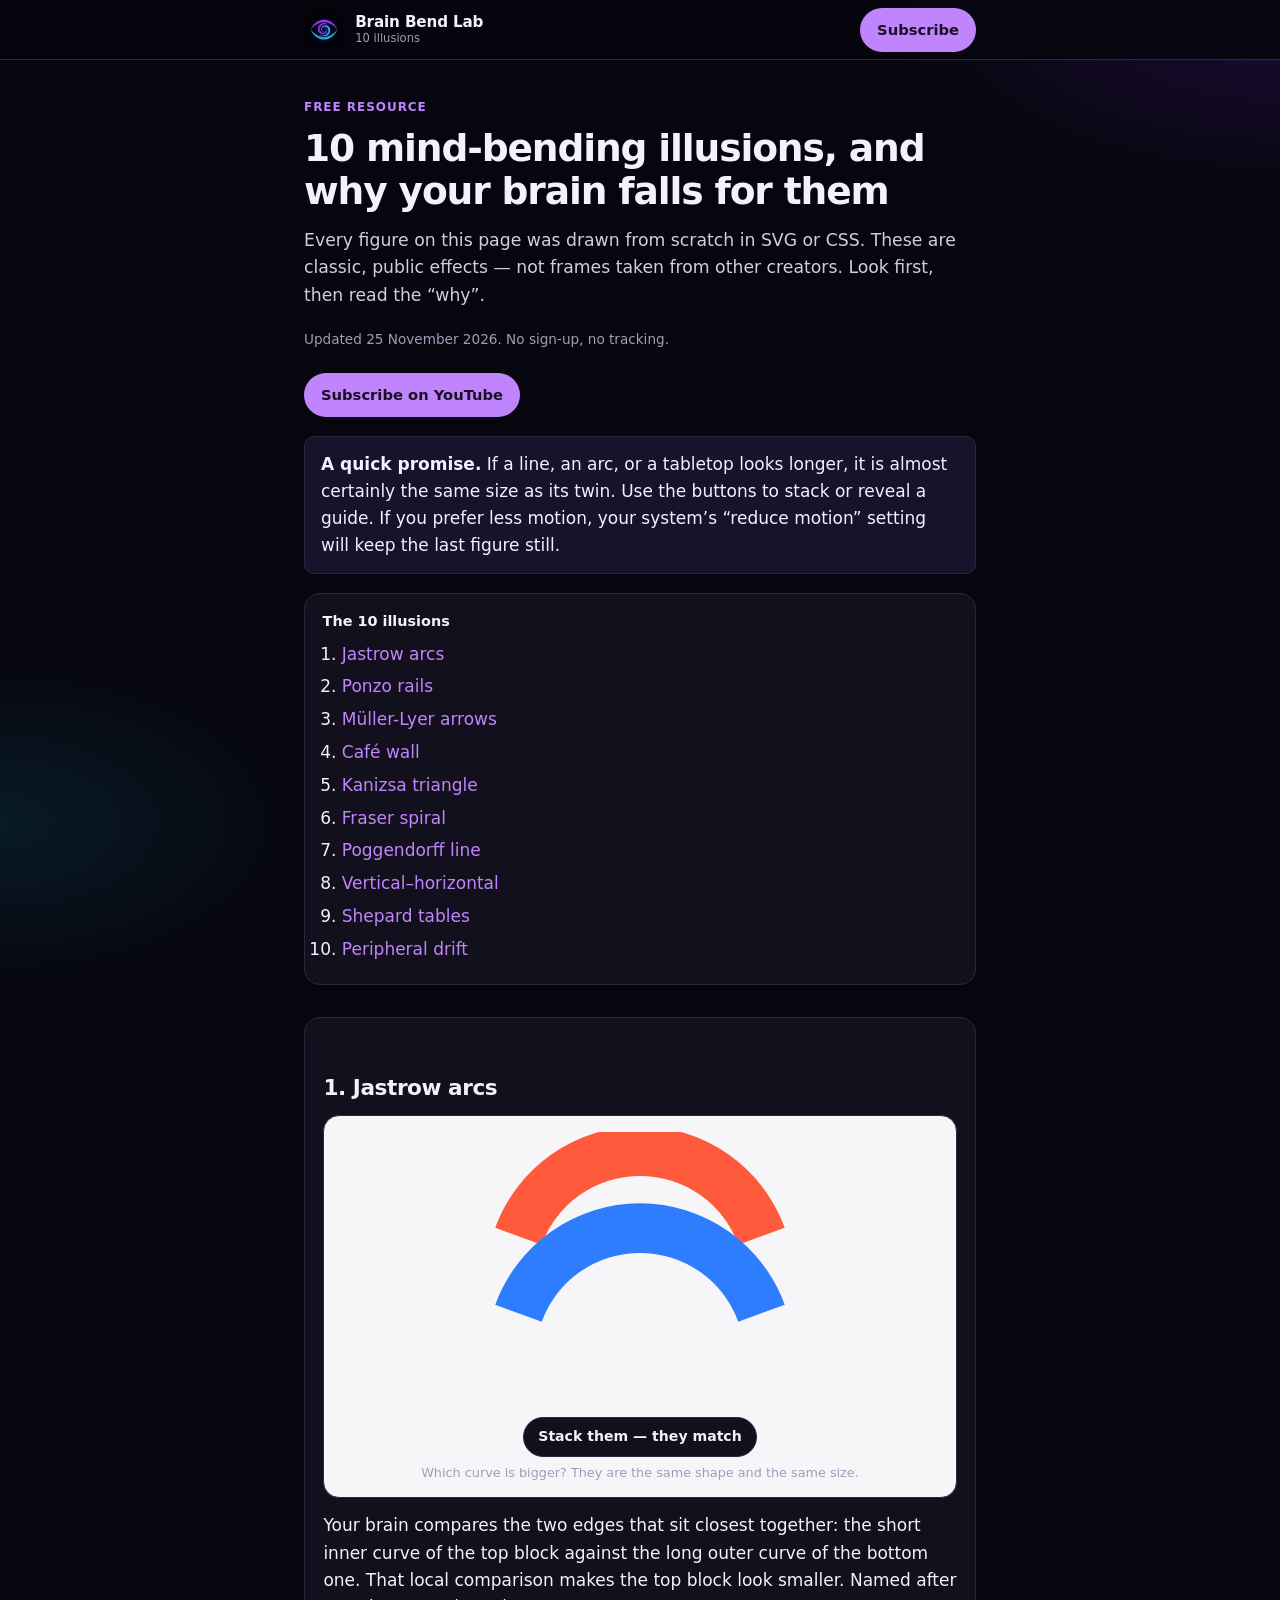
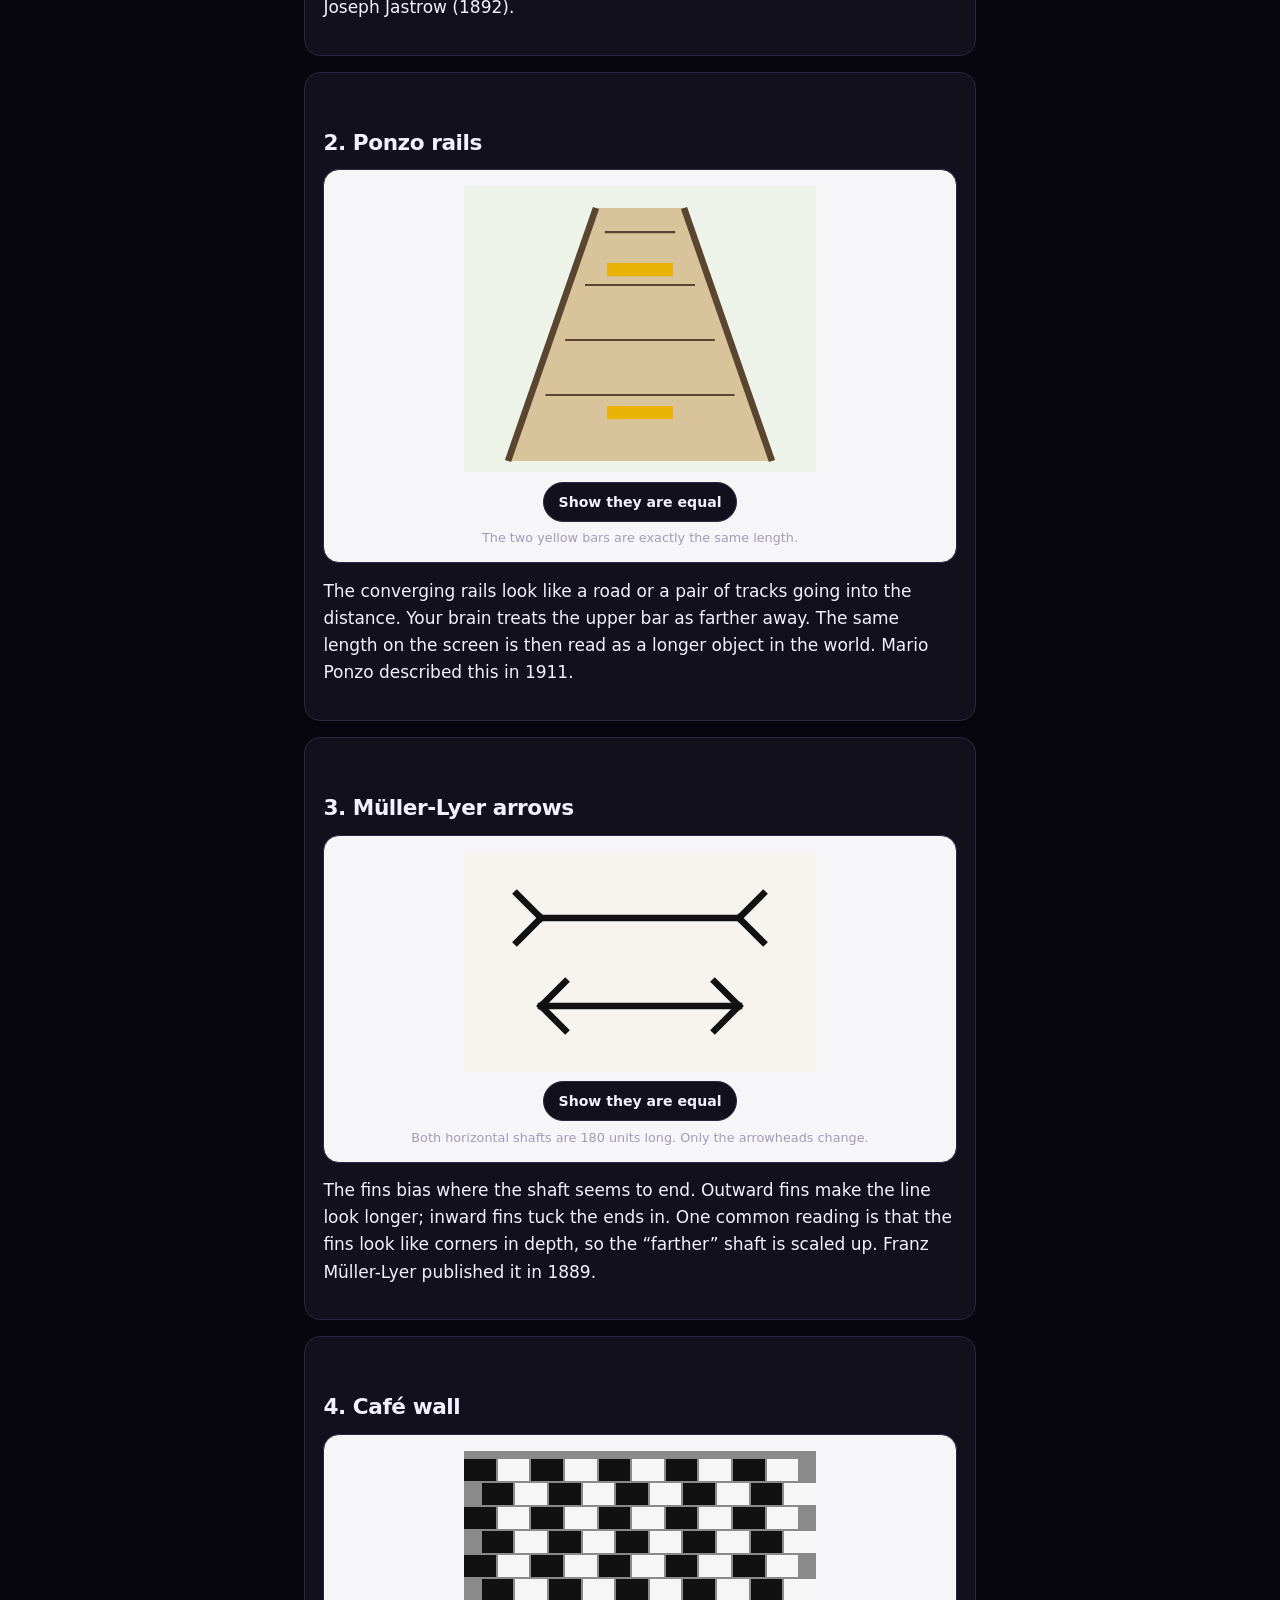
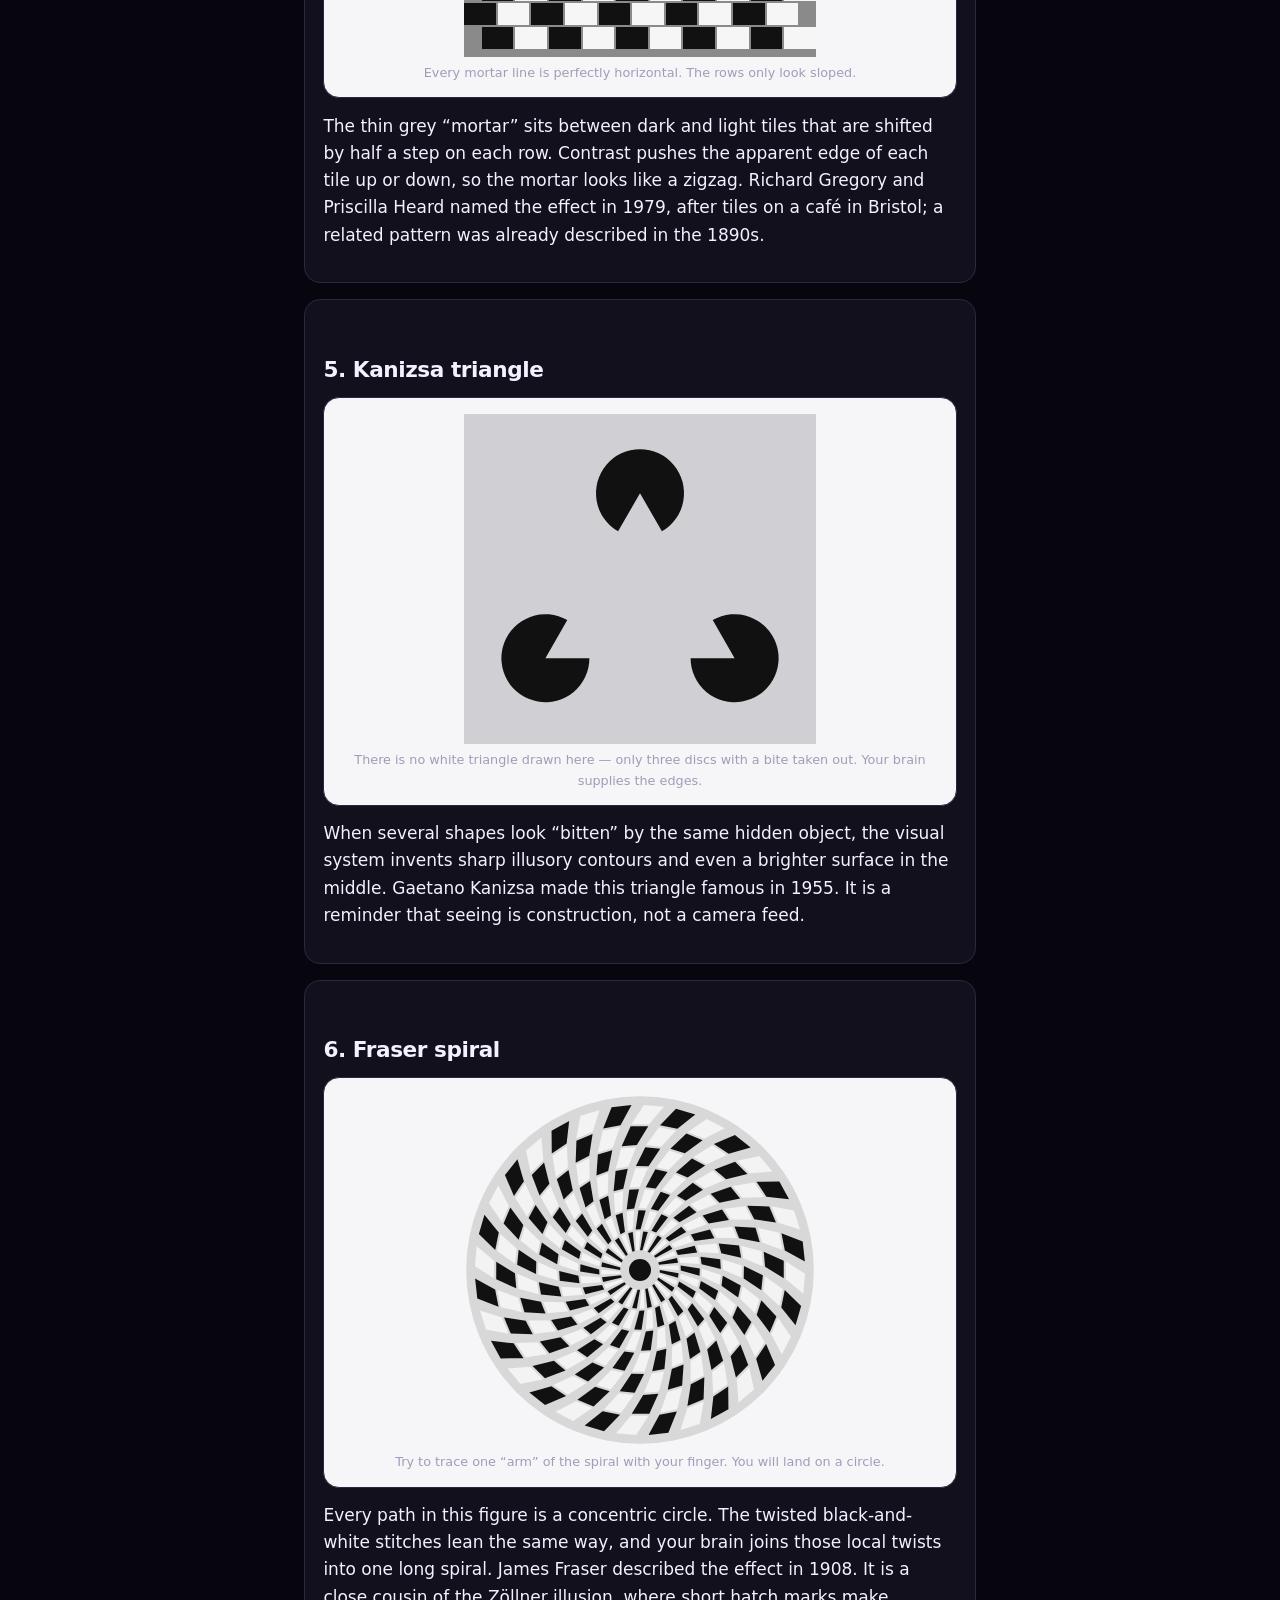
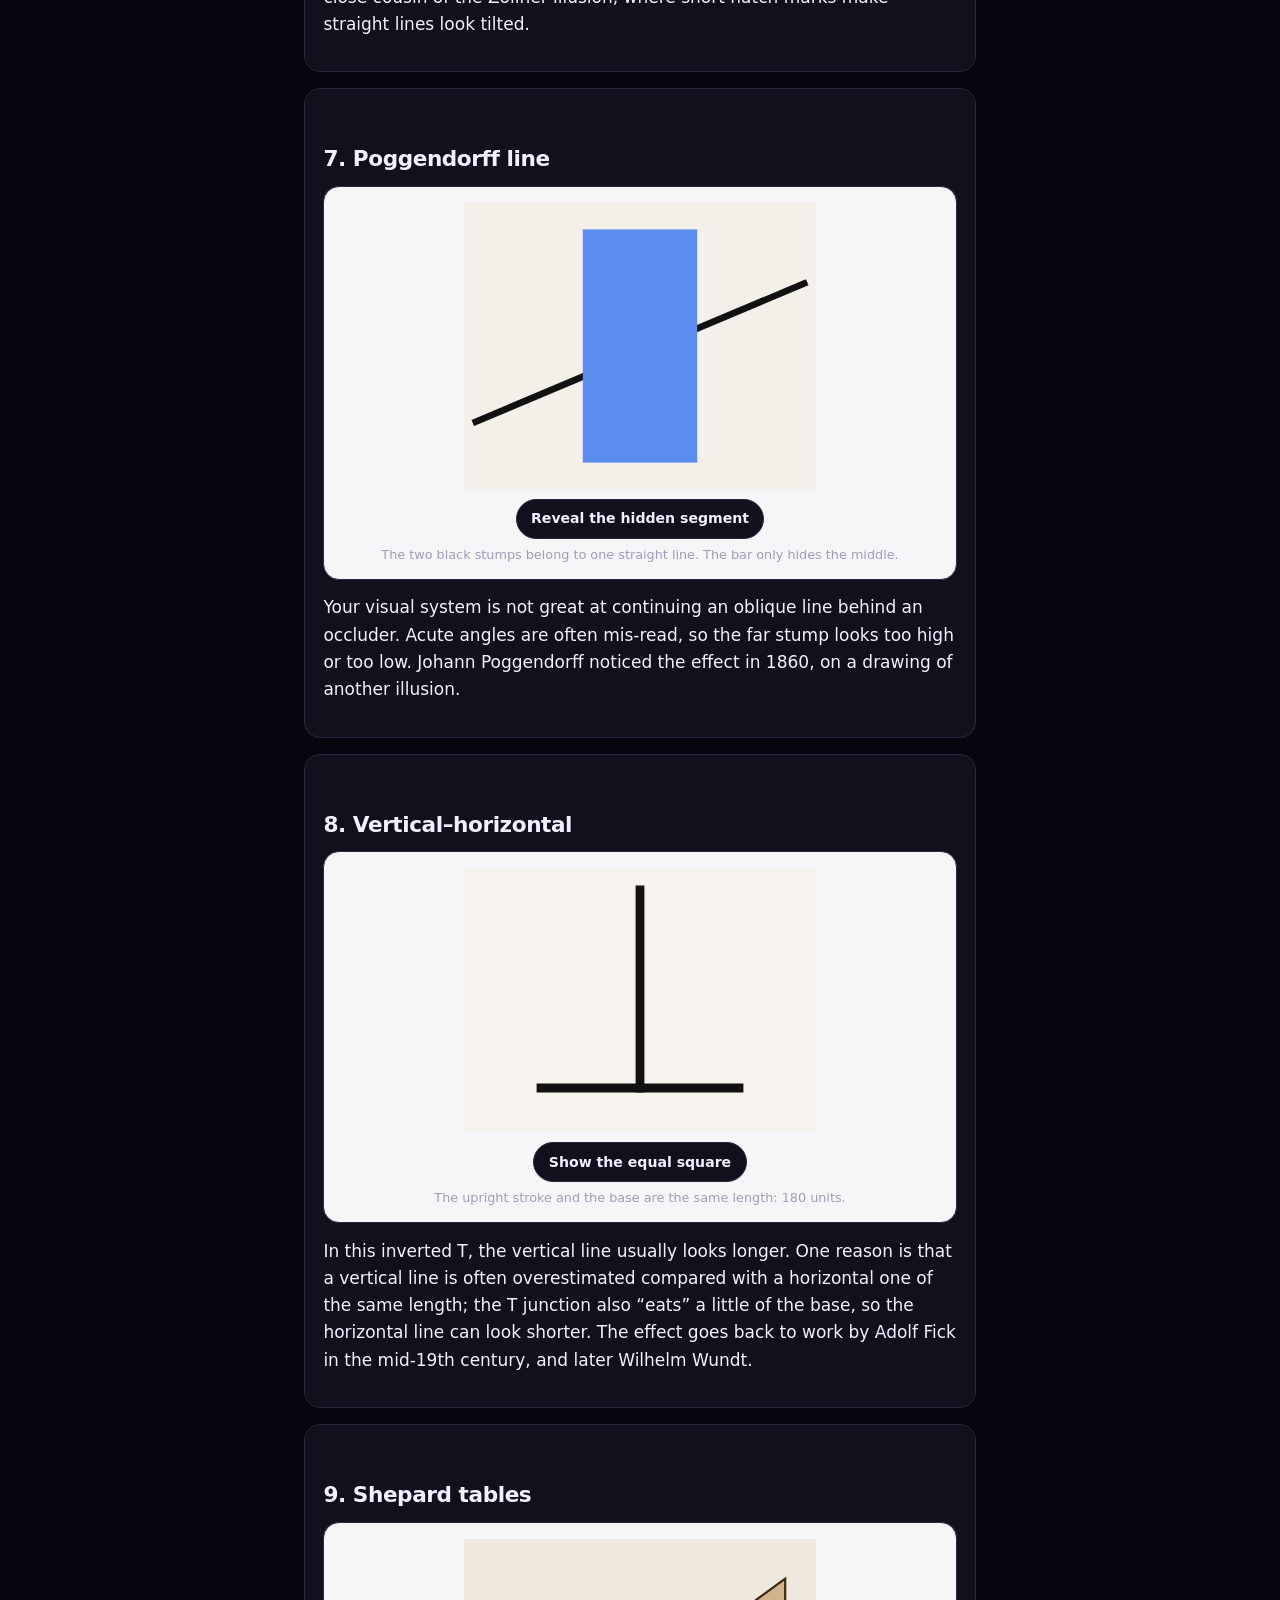
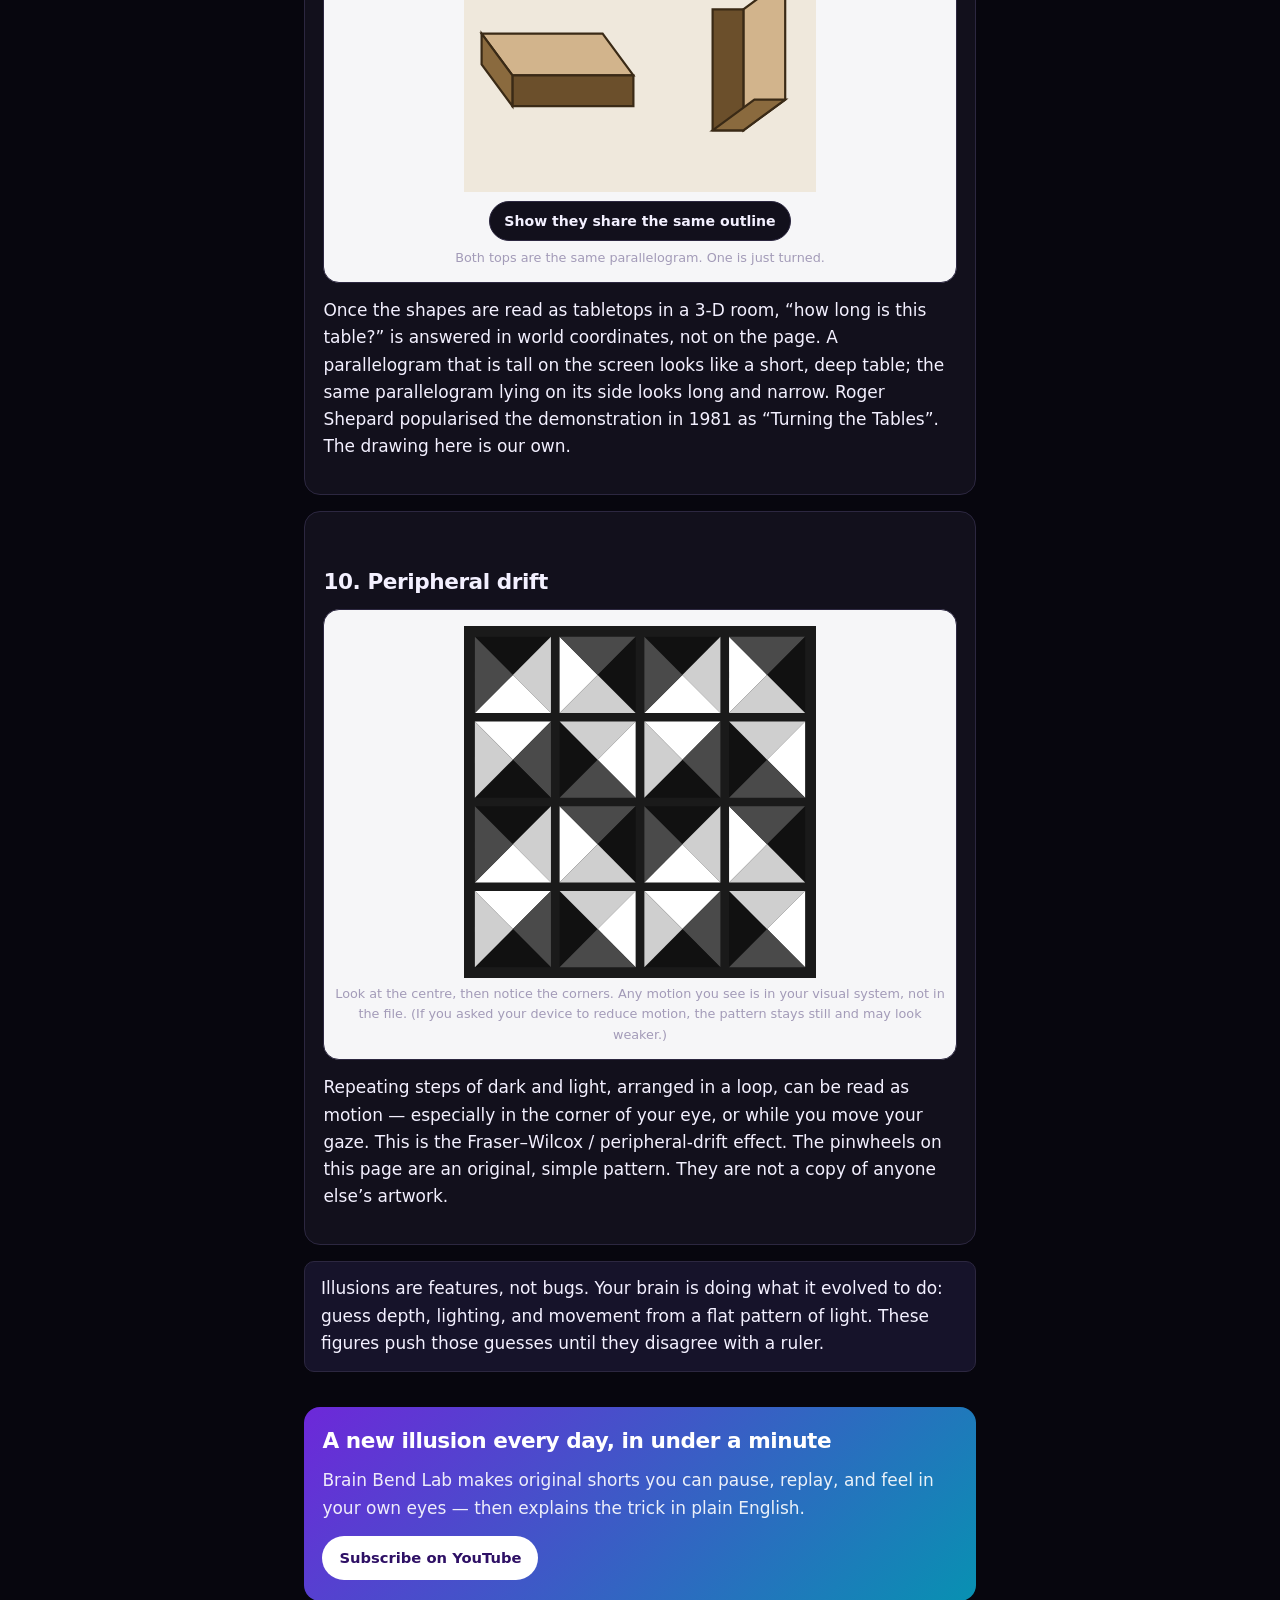
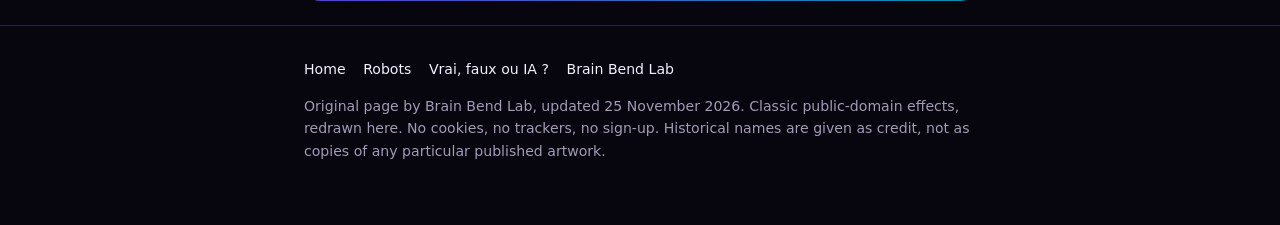
==== brainbend/index.html @ 43533574 "Add free resource pages for the three shorts channels." ====
<!DOCTYPE html>
<html lang="en">
<head>
  <meta charset="utf-8">
  <meta name="viewport" content="width=device-width, initial-scale=1">
  <title>10 Mind-Bending Illusions &amp; why your brain falls for them — Brain Bend Lab</title>
  <meta name="description" content="Ten classic optical illusions, redrawn from scratch in SVG and CSS, with a short explanation of why your brain falls for each one.">
  <meta name="theme-color" content="#020308">
  <meta name="referrer" content="strict-origin-when-cross-origin">
  <link rel="icon" type="image/webp" href="/assets/img/brainbend-64.webp">
  <link rel="stylesheet" href="/assets/css/common.css">
  <link rel="stylesheet" href="/assets/css/illusions.css">
  <style>
    :root {
      --bg: #07060e;
      --card: #12101c;
      --text: #f3f0ff;
      --muted: #a39bb8;
      --muted-text: #d2cce3;
      --line: #2c2740;
      --accent: #c084fc;
      --accent-2: #22d3ee;
      --on-accent: #1a1024;
      --tag-bg: #2a1848;
      --tag-fg: #e9d5ff;
      --note-bg: #16132a;
      --warn-bg: #1a1530;
      --cta-bg: linear-gradient(135deg, #6d28d9, #0891b2);
      --cta-fg: #fff;
      --cta-btn: #fff;
      --cta-btn-fg: #2e1065;
      --stage: #f6f6f8;
    }
    body {
      background:
        radial-gradient(800px 400px at 100% 0%, #6d28d933, transparent 50%),
        radial-gradient(700px 380px at 0% 10%, #0891b226, transparent 45%),
        var(--bg);
    }
    .cta-box { background: var(--cta-bg); }
    .brand img { background: #020308; }
    .illusion { color: #111; }
    #jastrow-on:checked ~ .toggle .when-off,
    #shepard-on:checked ~ .toggle .when-off { display: none; }
    #jastrow-on:not(:checked) ~ .toggle .when-on,
    #shepard-on:not(:checked) ~ .toggle .when-on { display: none; }
    #jastrow-on:checked + .stage .view-split,
    #shepard-on:checked + .stage .view-split { display: none; }
    #jastrow-on:not(:checked) + .stage .view-stack,
    #shepard-on:not(:checked) + .stage .view-stack { display: none; }
    #pog-on:checked + .stage .hidden-seg { opacity: 1; }
    #pog-on:not(:checked) + .stage .hidden-seg { opacity: 0; }
    #pog-on:checked ~ .toggle .when-off { display: none; }
    #pog-on:not(:checked) ~ .toggle .when-on { display: none; }
    #ml-on:checked + .stage .guide { opacity: 1; }
    #ml-on:not(:checked) + .stage .guide { opacity: 0; }
    #ml-on:checked ~ .toggle .when-off { display: none; }
    #ml-on:not(:checked) ~ .toggle .when-on { display: none; }
    #vh-on:checked + .stage .guide { opacity: 1; }
    #vh-on:not(:checked) + .stage .guide { opacity: 0; }
    #vh-on:checked ~ .toggle .when-off { display: none; }
    #vh-on:not(:checked) ~ .toggle .when-on { display: none; }
    #ponzo-on:checked + .stage .guide { opacity: 1; }
    #ponzo-on:not(:checked) + .stage .guide { opacity: 0; }
    #ponzo-on:checked ~ .toggle .when-off { display: none; }
    #ponzo-on:not(:checked) ~ .toggle .when-on { display: none; }
    .guide { opacity: 0; transition: opacity 0.3s; }
    .hidden-seg { transition: opacity 0.3s; }
    .toggle span { display: inline-flex; }
  </style>
</head>
<body>
  <header class="site-header">
    <div class="wrap">
      <a class="brand" href="/brainbend/">
        <picture>
          <source type="image/webp" srcset="/assets/img/brainbend-64.webp">
          <img class="logo" src="/assets/img/brainbend-64.png" width="40" height="40" alt="">
        </picture>
        <div>
          <strong>Brain Bend Lab</strong>
          <span>10 illusions</span>
        </div>
      </a>
      <a class="btn btn-primary" href="https://www.youtube.com/channel/UCzwXT-0MBDFRRkhKfVp7hwQ?sub_confirmation=1">Subscribe</a>
    </div>
  </header>
  <main class="wrap">
    <div class="hero">
      <p class="kicker">Free resource</p>
      <h1>10 mind-bending illusions, and why your brain falls for them</h1>
      <p class="lede">Every figure on this page was drawn from scratch in SVG or CSS. These are classic, public effects — not frames taken from other creators. Look first, then read the “why”.</p>
      <p class="meta">Updated 25 November 2026. No sign-up, no tracking.</p>
      <div class="btn-row">
        <a class="btn btn-primary" href="https://www.youtube.com/channel/UCzwXT-0MBDFRRkhKfVp7hwQ?sub_confirmation=1">Subscribe on YouTube</a>
      </div>
    </div>

    <div class="note">
      <p><strong>A quick promise.</strong> If a line, an arc, or a tabletop looks longer, it is almost certainly the same size as its twin. Use the buttons to stack or reveal a guide. If you prefer less motion, your system’s “reduce motion” setting will keep the last figure still.</p>
    </div>

    <nav class="toc" aria-label="Contents">
      <strong>The 10 illusions</strong>
      <ol>
        <li><a href="#jastrow">Jastrow arcs</a></li>
        <li><a href="#ponzo">Ponzo rails</a></li>
        <li><a href="#mueller">Müller-Lyer arrows</a></li>
        <li><a href="#cafewall">Café wall</a></li>
        <li><a href="#kanizsa">Kanizsa triangle</a></li>
        <li><a href="#fraser">Fraser spiral</a></li>
        <li><a href="#poggendorff">Poggendorff line</a></li>
        <li><a href="#vh">Vertical–horizontal</a></li>
        <li><a href="#shepard">Shepard tables</a></li>
        <li><a href="#drift">Peripheral drift</a></li>
      </ol>
    </nav>

    <article class="card" id="jastrow">
      <h2>1. Jastrow arcs</h2>
      <div class="illusion">
        <input class="visually-hidden" type="checkbox" id="jastrow-on">
        <div class="stage">
          <svg class="view-split" viewBox="0 0 320 250" role="img" aria-label="Two curved blocks of equal size, one above the other">
            <path d="M 28.4,87.1 A 140,140 0 0 1 291.6,87.1 L 249.3,102.5 A 95,95 0 0 0 70.7,102.5 Z" fill="#ff5a3c"/>
            <path d="M 28.4,157.1 A 140,140 0 0 1 291.6,157.1 L 249.3,172.5 A 95,95 0 0 0 70.7,172.5 Z" fill="#2f7dff"/>
          </svg>
          <svg class="view-stack" viewBox="0 0 320 250" role="img" aria-label="The two curved blocks stacked: they match">
            <path d="M 28.4,122.1 A 140,140 0 0 1 291.6,122.1 L 249.3,137.5 A 95,95 0 0 0 70.7,137.5 Z" fill="#ff5a3c"/>
            <path d="M 28.4,122.1 A 140,140 0 0 1 291.6,122.1 L 249.3,137.5 A 95,95 0 0 0 70.7,137.5 Z" fill="#2f7dff" fill-opacity="0.55"/>
          </svg>
        </div>
        <label class="toggle" for="jastrow-on"><span class="when-off">Stack them — they match</span><span class="when-on">Split them again</span></label>
        <p class="caption">Which curve is bigger? They are the same shape and the same size.</p>
      </div>
      <p class="why">Your brain compares the two edges that sit closest together: the short inner curve of the top block against the long outer curve of the bottom one. That local comparison makes the top block look smaller. Named after Joseph Jastrow (1892).</p>
    </article>

    <article class="card" id="ponzo">
      <h2>2. Ponzo rails</h2>
      <div class="illusion">
        <input class="visually-hidden" type="checkbox" id="ponzo-on">
        <div class="stage">
          <svg viewBox="0 0 320 260" role="img" aria-label="Two equal yellow bars between converging rails">
            <rect width="320" height="260" fill="#eef3ea"/>
            <polygon points="40,250 280,250 200,20 120,20" fill="#d9c39a"/>
            <line x1="120" y1="20" x2="40" y2="250" stroke="#5a4630" stroke-width="6"/>
            <line x1="200" y1="20" x2="280" y2="250" stroke="#5a4630" stroke-width="6"/>
            <g fill="none" stroke="#5a4630" stroke-width="2">
              <line x1="128" y1="42" x2="192" y2="42"/>
              <line x1="110" y1="90" x2="210" y2="90"/>
              <line x1="92" y1="140" x2="228" y2="140"/>
              <line x1="74" y1="190" x2="246" y2="190"/>
            </g>
            <rect class="bar-top" x="130" y="70" width="60" height="12" fill="#eab308"/>
            <rect class="bar-bot" x="130" y="200" width="60" height="12" fill="#eab308"/>
            <g class="guide" stroke="#be123c" stroke-width="1.5" fill="none">
              <line x1="130" y1="70" x2="130" y2="212"/>
              <line x1="190" y1="70" x2="190" y2="212"/>
            </g>
          </svg>
        </div>
        <label class="toggle" for="ponzo-on"><span class="when-off">Show they are equal</span><span class="when-on">Hide the guides</span></label>
        <p class="caption">The two yellow bars are exactly the same length.</p>
      </div>
      <p class="why">The converging rails look like a road or a pair of tracks going into the distance. Your brain treats the upper bar as farther away. The same length on the screen is then read as a longer object in the world. Mario Ponzo described this in 1911.</p>
    </article>

    <article class="card" id="mueller">
      <h2>3. Müller-Lyer arrows</h2>
      <div class="illusion">
        <input class="visually-hidden" type="checkbox" id="ml-on">
        <div class="stage">
          <svg viewBox="0 0 320 200" role="img" aria-label="Two equal shafts, one with outward fins and one with inward fins">
            <rect width="320" height="200" fill="#f7f4ef"/>
            <!-- outward / longer-looking -->
            <g stroke="#111" stroke-width="6" stroke-linecap="square" fill="none">
              <line x1="70" y1="60" x2="250" y2="60"/>
              <line x1="70" y1="60" x2="48" y2="38"/>
              <line x1="70" y1="60" x2="48" y2="82"/>
              <line x1="250" y1="60" x2="272" y2="38"/>
              <line x1="250" y1="60" x2="272" y2="82"/>
            </g>
            <!-- inward / shorter-looking -->
            <g stroke="#111" stroke-width="6" stroke-linecap="square" fill="none">
              <line x1="70" y1="140" x2="250" y2="140"/>
              <line x1="70" y1="140" x2="92" y2="118"/>
              <line x1="70" y1="140" x2="92" y2="162"/>
              <line x1="250" y1="140" x2="228" y2="118"/>
              <line x1="250" y1="140" x2="228" y2="162"/>
            </g>
            <g class="guide" stroke="#be123c" stroke-width="1.5">
              <line x1="70" y1="50" x2="70" y2="150"/>
              <line x1="250" y1="50" x2="250" y2="150"/>
            </g>
          </svg>
        </div>
        <label class="toggle" for="ml-on"><span class="when-off">Show they are equal</span><span class="when-on">Hide the guides</span></label>
        <p class="caption">Both horizontal shafts are 180 units long. Only the arrowheads change.</p>
      </div>
      <p class="why">The fins bias where the shaft seems to end. Outward fins make the line look longer; inward fins tuck the ends in. One common reading is that the fins look like corners in depth, so the “farther” shaft is scaled up. Franz Müller-Lyer published it in 1889.</p>
    </article>

    <article class="card" id="cafewall">
      <h2>4. Café wall</h2>
      <div class="illusion">
        <div class="stage">
          <div class="cafe" role="img" aria-label="Offset black and white tiles with grey mortar, rows appearing tilted">
            <div class="cafe-row"><i></i><i></i><i></i><i></i><i></i><i></i><i></i><i></i><i></i><i></i></div>
            <div class="cafe-row"><i></i><i></i><i></i><i></i><i></i><i></i><i></i><i></i><i></i><i></i></div>
            <div class="cafe-row"><i></i><i></i><i></i><i></i><i></i><i></i><i></i><i></i><i></i><i></i></div>
            <div class="cafe-row"><i></i><i></i><i></i><i></i><i></i><i></i><i></i><i></i><i></i><i></i></div>
            <div class="cafe-row"><i></i><i></i><i></i><i></i><i></i><i></i><i></i><i></i><i></i><i></i></div>
            <div class="cafe-row"><i></i><i></i><i></i><i></i><i></i><i></i><i></i><i></i><i></i><i></i></div>
            <div class="cafe-row"><i></i><i></i><i></i><i></i><i></i><i></i><i></i><i></i><i></i><i></i></div>
            <div class="cafe-row"><i></i><i></i><i></i><i></i><i></i><i></i><i></i><i></i><i></i><i></i></div>
          </div>
        </div>
        <p class="caption">Every mortar line is perfectly horizontal. The rows only look sloped.</p>
      </div>
      <p class="why">The thin grey “mortar” sits between dark and light tiles that are shifted by half a step on each row. Contrast pushes the apparent edge of each tile up or down, so the mortar looks like a zigzag. Richard Gregory and Priscilla Heard named the effect in 1979, after tiles on a café in Bristol; a related pattern was already described in the 1890s.</p>
    </article>

    <article class="card" id="kanizsa">
      <h2>5. Kanizsa triangle</h2>
      <div class="illusion">
        <div class="stage">
          <svg viewBox="0 0 320 300" role="img" aria-label="Three pac-man discs inducing a white triangle">
            <rect width="320" height="300" fill="#cfcfd4"/>
            <g fill="#111">
              <path d="M 160.0,72.0 L 140.1,106.7 A 40,40 0 1 1 179.9,106.7 Z"/>
              <path d="M 74.0,222.0 L 114.0,222.0 A 40,40 0 1 1 93.9,187.3 Z"/>
              <path d="M 246.0,222.0 L 226.1,187.3 A 40,40 0 1 1 206.0,222.0 Z"/>
            </g>
          </svg>
        </div>
        <p class="caption">There is no white triangle drawn here — only three discs with a bite taken out. Your brain supplies the edges.</p>
      </div>
      <p class="why">When several shapes look “bitten” by the same hidden object, the visual system invents sharp illusory contours and even a brighter surface in the middle. Gaetano Kanizsa made this triangle famous in 1955. It is a reminder that seeing is construction, not a camera feed.</p>
    </article>

    <article class="card" id="fraser">
      <h2>6. Fraser spiral</h2>
      <div class="illusion">
        <div class="stage">
          <svg viewBox="0 0 320 320" role="img" aria-label="Concentric twisted rings that look like a spiral">
  <circle cx="160" cy="160" r="158" fill="#d8d8d8"/>
  <path fill="#111" d="M 178.0,160.0 L 195.1,162.9 L 194.5,167.1 L 177.9,162.2 Z"/><path fill="#f3f3f3" d="M 177.7,163.5 L 193.9,169.7 L 192.4,173.7 L 177.1,165.6 Z"/><path fill="#111" d="M 176.6,166.9 L 191.3,176.1 L 189.1,179.8 L 175.7,168.9 Z"/><path fill="#f3f3f3" d="M 175.0,170.0 L 187.6,181.9 L 184.7,185.1 L 173.6,171.7 Z"/><path fill="#111" d="M 172.7,172.7 L 182.8,186.9 L 179.3,189.4 L 171.1,174.2 Z"/><path fill="#f3f3f3" d="M 170.0,175.0 L 177.1,190.8 L 173.2,192.7 L 168.1,176.1 Z"/><path fill="#111" d="M 166.9,176.6 L 170.8,193.5 L 166.6,194.6 L 164.8,177.3 Z"/><path fill="#f3f3f3" d="M 163.5,177.7 L 164.0,195.0 L 159.7,195.2 L 161.3,177.9 Z"/><path fill="#111" d="M 160.0,178.0 L 157.1,195.1 L 152.9,194.5 L 157.8,177.9 Z"/><path fill="#f3f3f3" d="M 156.5,177.7 L 150.3,193.9 L 146.3,192.4 L 154.4,177.1 Z"/><path fill="#111" d="M 153.1,176.6 L 143.9,191.3 L 140.2,189.1 L 151.1,175.7 Z"/><path fill="#f3f3f3" d="M 150.0,175.0 L 138.1,187.6 L 134.9,184.7 L 148.3,173.6 Z"/><path fill="#111" d="M 147.3,172.7 L 133.1,182.8 L 130.6,179.3 L 145.8,171.1 Z"/><path fill="#f3f3f3" d="M 145.0,170.0 L 129.2,177.1 L 127.3,173.2 L 143.9,168.1 Z"/><path fill="#111" d="M 143.4,166.9 L 126.5,170.8 L 125.4,166.6 L 142.7,164.8 Z"/><path fill="#f3f3f3" d="M 142.3,163.5 L 125.0,164.0 L 124.8,159.7 L 142.1,161.3 Z"/><path fill="#111" d="M 142.0,160.0 L 124.9,157.1 L 125.5,152.9 L 142.1,157.8 Z"/><path fill="#f3f3f3" d="M 142.3,156.5 L 126.1,150.3 L 127.6,146.3 L 142.9,154.4 Z"/><path fill="#111" d="M 143.4,153.1 L 128.7,143.9 L 130.9,140.2 L 144.3,151.1 Z"/><path fill="#f3f3f3" d="M 145.0,150.0 L 132.4,138.1 L 135.3,134.9 L 146.4,148.3 Z"/><path fill="#111" d="M 147.3,147.3 L 137.2,133.1 L 140.7,130.6 L 148.9,145.8 Z"/><path fill="#f3f3f3" d="M 150.0,145.0 L 142.9,129.2 L 146.8,127.3 L 151.9,143.9 Z"/><path fill="#111" d="M 153.1,143.4 L 149.2,126.5 L 153.4,125.4 L 155.2,142.7 Z"/><path fill="#f3f3f3" d="M 156.5,142.3 L 156.0,125.0 L 160.3,124.8 L 158.7,142.1 Z"/><path fill="#111" d="M 160.0,142.0 L 162.9,124.9 L 167.1,125.5 L 162.2,142.1 Z"/><path fill="#f3f3f3" d="M 163.5,142.3 L 169.7,126.1 L 173.7,127.6 L 165.6,142.9 Z"/><path fill="#111" d="M 166.9,143.4 L 176.1,128.7 L 179.8,130.9 L 168.9,144.3 Z"/><path fill="#f3f3f3" d="M 170.0,145.0 L 181.9,132.4 L 185.1,135.3 L 171.7,146.4 Z"/><path fill="#111" d="M 172.7,147.3 L 186.9,137.2 L 189.4,140.7 L 174.2,148.9 Z"/><path fill="#f3f3f3" d="M 175.0,150.0 L 190.8,142.9 L 192.7,146.8 L 176.1,151.9 Z"/><path fill="#111" d="M 176.6,153.1 L 193.5,149.2 L 194.6,153.4 L 177.3,155.2 Z"/><path fill="#f3f3f3" d="M 177.7,156.5 L 195.0,156.0 L 195.2,160.3 L 177.9,158.7 Z"/><path fill="#f3f3f3" d="M 197.0,163.3 L 213.6,169.2 L 212.1,175.7 L 196.3,167.7 Z"/><path fill="#111" d="M 195.6,170.4 L 210.7,179.5 L 208.0,185.5 L 194.1,174.7 Z"/><path fill="#f3f3f3" d="M 192.9,177.2 L 206.0,189.0 L 202.1,194.4 L 190.6,181.1 Z"/><path fill="#111" d="M 188.9,183.3 L 199.4,197.5 L 194.6,202.0 L 185.9,186.6 Z"/><path fill="#f3f3f3" d="M 183.8,188.5 L 191.4,204.4 L 185.7,207.9 L 180.2,191.2 Z"/><path fill="#111" d="M 177.8,192.6 L 182.1,209.7 L 175.9,212.0 L 173.7,194.5 Z"/><path fill="#f3f3f3" d="M 171.1,195.4 L 172.0,213.0 L 165.4,214.1 L 166.7,196.5 Z"/><path fill="#111" d="M 164.0,196.9 L 161.4,214.4 L 154.8,214.1 L 159.5,197.1 Z"/><path fill="#f3f3f3" d="M 156.7,197.0 L 150.8,213.6 L 144.3,212.1 L 152.3,196.3 Z"/><path fill="#111" d="M 149.6,195.6 L 140.5,210.7 L 134.5,208.0 L 145.3,194.1 Z"/><path fill="#f3f3f3" d="M 142.8,192.9 L 131.0,206.0 L 125.6,202.1 L 138.9,190.6 Z"/><path fill="#111" d="M 136.7,188.9 L 122.5,199.4 L 118.0,194.6 L 133.4,185.9 Z"/><path fill="#f3f3f3" d="M 131.5,183.8 L 115.6,191.4 L 112.1,185.7 L 128.8,180.2 Z"/><path fill="#111" d="M 127.4,177.8 L 110.3,182.1 L 108.0,175.9 L 125.5,173.7 Z"/><path fill="#f3f3f3" d="M 124.6,171.1 L 107.0,172.0 L 105.9,165.4 L 123.5,166.7 Z"/><path fill="#111" d="M 123.1,164.0 L 105.6,161.4 L 105.9,154.8 L 122.9,159.5 Z"/><path fill="#f3f3f3" d="M 123.0,156.7 L 106.4,150.8 L 107.9,144.3 L 123.7,152.3 Z"/><path fill="#111" d="M 124.4,149.6 L 109.3,140.5 L 112.0,134.5 L 125.9,145.3 Z"/><path fill="#f3f3f3" d="M 127.1,142.8 L 114.0,131.0 L 117.9,125.6 L 129.4,138.9 Z"/><path fill="#111" d="M 131.1,136.7 L 120.6,122.5 L 125.4,118.0 L 134.1,133.4 Z"/><path fill="#f3f3f3" d="M 136.2,131.5 L 128.6,115.6 L 134.3,112.1 L 139.8,128.8 Z"/><path fill="#111" d="M 142.2,127.4 L 137.9,110.3 L 144.1,108.0 L 146.3,125.5 Z"/><path fill="#f3f3f3" d="M 148.9,124.6 L 148.0,107.0 L 154.6,105.9 L 153.3,123.5 Z"/><path fill="#111" d="M 156.0,123.1 L 158.6,105.6 L 165.2,105.9 L 160.5,122.9 Z"/><path fill="#f3f3f3" d="M 163.3,123.0 L 169.2,106.4 L 175.7,107.9 L 167.7,123.7 Z"/><path fill="#111" d="M 170.4,124.4 L 179.5,109.3 L 185.5,112.0 L 174.7,125.9 Z"/><path fill="#f3f3f3" d="M 177.2,127.1 L 189.0,114.0 L 194.4,117.9 L 181.1,129.4 Z"/><path fill="#111" d="M 183.3,131.1 L 197.5,120.6 L 202.0,125.4 L 186.6,134.1 Z"/><path fill="#f3f3f3" d="M 188.5,136.2 L 204.4,128.6 L 207.9,134.3 L 191.2,139.8 Z"/><path fill="#111" d="M 192.6,142.2 L 209.7,137.9 L 212.0,144.1 L 194.5,146.3 Z"/><path fill="#f3f3f3" d="M 195.4,148.9 L 213.0,148.0 L 214.1,154.6 L 196.5,153.3 Z"/><path fill="#111" d="M 196.9,156.0 L 214.4,158.6 L 214.1,165.2 L 197.1,160.5 Z"/><path fill="#111" d="M 215.4,169.9 L 231.1,178.8 L 228.2,187.3 L 213.8,176.6 Z"/><path fill="#f3f3f3" d="M 212.4,180.5 L 226.0,192.3 L 221.6,200.1 L 209.5,186.7 Z"/><path fill="#111" d="M 207.4,190.3 L 218.4,204.6 L 212.6,211.4 L 203.4,195.9 Z"/><path fill="#f3f3f3" d="M 200.6,199.0 L 208.6,215.1 L 201.6,220.6 L 195.5,203.6 Z"/><path fill="#111" d="M 192.2,206.2 L 196.9,223.6 L 188.9,227.6 L 186.3,209.7 Z"/><path fill="#f3f3f3" d="M 182.6,211.6 L 183.8,229.6 L 175.2,231.9 L 176.1,213.9 Z"/><path fill="#111" d="M 172.1,215.0 L 169.8,232.9 L 160.9,233.5 L 165.3,216.0 Z"/><path fill="#f3f3f3" d="M 161.1,216.3 L 155.4,233.4 L 146.5,232.3 L 154.3,216.0 Z"/><path fill="#111" d="M 150.1,215.4 L 141.2,231.1 L 132.7,228.2 L 143.4,213.8 Z"/><path fill="#f3f3f3" d="M 139.5,212.4 L 127.7,226.0 L 119.9,221.6 L 133.3,209.5 Z"/><path fill="#111" d="M 129.7,207.4 L 115.4,218.4 L 108.6,212.6 L 124.1,203.4 Z"/><path fill="#f3f3f3" d="M 121.0,200.6 L 104.9,208.6 L 99.4,201.6 L 116.4,195.5 Z"/><path fill="#111" d="M 113.8,192.2 L 96.4,196.9 L 92.4,188.9 L 110.3,186.3 Z"/><path fill="#f3f3f3" d="M 108.4,182.6 L 90.4,183.8 L 88.1,175.2 L 106.1,176.1 Z"/><path fill="#111" d="M 105.0,172.1 L 87.1,169.8 L 86.5,160.9 L 104.0,165.3 Z"/><path fill="#f3f3f3" d="M 103.7,161.1 L 86.6,155.4 L 87.7,146.5 L 104.0,154.3 Z"/><path fill="#111" d="M 104.6,150.1 L 88.9,141.2 L 91.8,132.7 L 106.2,143.4 Z"/><path fill="#f3f3f3" d="M 107.6,139.5 L 94.0,127.7 L 98.4,119.9 L 110.5,133.3 Z"/><path fill="#111" d="M 112.6,129.7 L 101.6,115.4 L 107.4,108.6 L 116.6,124.1 Z"/><path fill="#f3f3f3" d="M 119.4,121.0 L 111.4,104.9 L 118.4,99.4 L 124.5,116.4 Z"/><path fill="#111" d="M 127.8,113.8 L 123.1,96.4 L 131.1,92.4 L 133.7,110.3 Z"/><path fill="#f3f3f3" d="M 137.4,108.4 L 136.2,90.4 L 144.8,88.1 L 143.9,106.1 Z"/><path fill="#111" d="M 147.9,105.0 L 150.2,87.1 L 159.1,86.5 L 154.7,104.0 Z"/><path fill="#f3f3f3" d="M 158.9,103.7 L 164.6,86.6 L 173.5,87.7 L 165.7,104.0 Z"/><path fill="#111" d="M 169.9,104.6 L 178.8,88.9 L 187.3,91.8 L 176.6,106.2 Z"/><path fill="#f3f3f3" d="M 180.5,107.6 L 192.3,94.0 L 200.1,98.4 L 186.7,110.5 Z"/><path fill="#111" d="M 190.3,112.6 L 204.6,101.6 L 211.4,107.4 L 195.9,116.6 Z"/><path fill="#f3f3f3" d="M 199.0,119.4 L 215.1,111.4 L 220.6,118.4 L 203.6,124.5 Z"/><path fill="#111" d="M 206.2,127.8 L 223.6,123.1 L 227.6,131.1 L 209.7,133.7 Z"/><path fill="#f3f3f3" d="M 211.6,137.4 L 229.6,136.2 L 231.9,144.8 L 213.9,143.9 Z"/><path fill="#111" d="M 215.0,147.9 L 232.9,150.2 L 233.5,159.1 L 216.0,154.7 Z"/><path fill="#f3f3f3" d="M 216.3,158.9 L 233.4,164.6 L 232.3,173.5 L 216.0,165.7 Z"/><path fill="#f3f3f3" d="M 232.8,179.8 L 247.1,191.6 L 242.6,201.9 L 229.9,188.5 Z"/><path fill="#111" d="M 227.5,193.6 L 239.3,207.9 L 232.9,217.2 L 223.0,201.5 Z"/><path fill="#f3f3f3" d="M 219.7,206.1 L 228.4,222.5 L 220.3,230.3 L 213.6,213.0 Z"/><path fill="#111" d="M 209.5,216.9 L 214.9,234.6 L 205.4,240.8 L 202.3,222.5 Z"/><path fill="#f3f3f3" d="M 197.5,225.4 L 199.3,243.9 L 188.8,248.1 L 189.3,229.5 Z"/><path fill="#111" d="M 184.0,231.5 L 182.2,250.0 L 171.1,252.0 L 175.2,233.9 Z"/><path fill="#f3f3f3" d="M 169.6,234.8 L 164.2,252.6 L 152.9,252.4 L 160.4,235.4 Z"/><path fill="#111" d="M 154.8,235.3 L 146.0,251.6 L 135.0,249.2 L 145.7,234.1 Z"/><path fill="#f3f3f3" d="M 140.2,232.8 L 128.4,247.1 L 118.1,242.6 L 131.5,229.9 Z"/><path fill="#111" d="M 126.4,227.5 L 112.1,239.3 L 102.8,232.9 L 118.5,223.0 Z"/><path fill="#f3f3f3" d="M 113.9,219.7 L 97.5,228.4 L 89.7,220.3 L 107.0,213.6 Z"/><path fill="#111" d="M 103.1,209.5 L 85.4,214.9 L 79.2,205.4 L 97.5,202.3 Z"/><path fill="#f3f3f3" d="M 94.6,197.5 L 76.1,199.3 L 71.9,188.8 L 90.5,189.3 Z"/><path fill="#111" d="M 88.5,184.0 L 70.0,182.2 L 68.0,171.1 L 86.1,175.2 Z"/><path fill="#f3f3f3" d="M 85.2,169.6 L 67.4,164.2 L 67.6,152.9 L 84.6,160.4 Z"/><path fill="#111" d="M 84.7,154.8 L 68.4,146.0 L 70.8,135.0 L 85.9,145.7 Z"/><path fill="#f3f3f3" d="M 87.2,140.2 L 72.9,128.4 L 77.4,118.1 L 90.1,131.5 Z"/><path fill="#111" d="M 92.5,126.4 L 80.7,112.1 L 87.1,102.8 L 97.0,118.5 Z"/><path fill="#f3f3f3" d="M 100.3,113.9 L 91.6,97.5 L 99.7,89.7 L 106.4,107.0 Z"/><path fill="#111" d="M 110.5,103.1 L 105.1,85.4 L 114.6,79.2 L 117.7,97.5 Z"/><path fill="#f3f3f3" d="M 122.5,94.6 L 120.7,76.1 L 131.2,71.9 L 130.7,90.5 Z"/><path fill="#111" d="M 136.0,88.5 L 137.8,70.0 L 148.9,68.0 L 144.8,86.1 Z"/><path fill="#f3f3f3" d="M 150.4,85.2 L 155.8,67.4 L 167.1,67.6 L 159.6,84.6 Z"/><path fill="#111" d="M 165.2,84.7 L 174.0,68.4 L 185.0,70.8 L 174.3,85.9 Z"/><path fill="#f3f3f3" d="M 179.8,87.2 L 191.6,72.9 L 201.9,77.4 L 188.5,90.1 Z"/><path fill="#111" d="M 193.6,92.5 L 207.9,80.7 L 217.2,87.1 L 201.5,97.0 Z"/><path fill="#f3f3f3" d="M 206.1,100.3 L 222.5,91.6 L 230.3,99.7 L 213.0,106.4 Z"/><path fill="#111" d="M 216.9,110.5 L 234.6,105.1 L 240.8,114.6 L 222.5,117.7 Z"/><path fill="#f3f3f3" d="M 225.4,122.5 L 243.9,120.7 L 248.1,131.2 L 229.5,130.7 Z"/><path fill="#111" d="M 231.5,136.0 L 250.0,137.8 L 252.0,148.9 L 233.9,144.8 Z"/><path fill="#f3f3f3" d="M 234.8,150.4 L 252.6,155.8 L 252.4,167.1 L 235.4,159.6 Z"/><path fill="#111" d="M 235.3,165.2 L 251.6,174.0 L 249.2,185.0 L 234.1,174.3 Z"/><path fill="#111" d="M 248.7,192.7 L 261.3,207.2 L 254.9,219.2 L 244.1,203.3 Z"/><path fill="#f3f3f3" d="M 240.6,209.4 L 250.2,226.1 L 241.5,236.5 L 234.0,218.8 Z"/><path fill="#111" d="M 229.4,224.2 L 235.6,242.4 L 225.0,251.0 L 221.1,232.2 Z"/><path fill="#f3f3f3" d="M 215.6,236.5 L 218.0,255.6 L 206.0,261.9 L 205.9,242.7 Z"/><path fill="#111" d="M 199.6,245.9 L 198.3,265.0 L 185.2,268.9 L 188.9,250.1 Z"/><path fill="#f3f3f3" d="M 182.1,252.0 L 177.1,270.5 L 163.5,271.7 L 170.7,254.0 Z"/><path fill="#111" d="M 163.7,254.5 L 155.2,271.7 L 141.6,270.3 L 152.2,254.3 Z"/><path fill="#f3f3f3" d="M 145.2,253.4 L 133.5,268.6 L 120.5,264.6 L 134.0,250.9 Z"/><path fill="#111" d="M 127.3,248.7 L 112.8,261.3 L 100.8,254.9 L 116.7,244.1 Z"/><path fill="#f3f3f3" d="M 110.6,240.6 L 93.9,250.2 L 83.5,241.5 L 101.2,234.0 Z"/><path fill="#111" d="M 95.8,229.4 L 77.6,235.6 L 69.0,225.0 L 87.8,221.1 Z"/><path fill="#f3f3f3" d="M 83.5,215.6 L 64.4,218.0 L 58.1,206.0 L 77.3,205.9 Z"/><path fill="#111" d="M 74.1,199.6 L 55.0,198.3 L 51.1,185.2 L 69.9,188.9 Z"/><path fill="#f3f3f3" d="M 68.0,182.1 L 49.5,177.1 L 48.3,163.5 L 66.0,170.7 Z"/><path fill="#111" d="M 65.5,163.7 L 48.3,155.2 L 49.7,141.6 L 65.7,152.2 Z"/><path fill="#f3f3f3" d="M 66.6,145.2 L 51.4,133.5 L 55.4,120.5 L 69.1,134.0 Z"/><path fill="#111" d="M 71.3,127.3 L 58.7,112.8 L 65.1,100.8 L 75.9,116.7 Z"/><path fill="#f3f3f3" d="M 79.4,110.6 L 69.8,93.9 L 78.5,83.5 L 86.0,101.2 Z"/><path fill="#111" d="M 90.6,95.8 L 84.4,77.6 L 95.0,69.0 L 98.9,87.8 Z"/><path fill="#f3f3f3" d="M 104.4,83.5 L 102.0,64.4 L 114.0,58.1 L 114.1,77.3 Z"/><path fill="#111" d="M 120.4,74.1 L 121.7,55.0 L 134.8,51.1 L 131.1,69.9 Z"/><path fill="#f3f3f3" d="M 137.9,68.0 L 142.9,49.5 L 156.5,48.3 L 149.3,66.0 Z"/><path fill="#111" d="M 156.3,65.5 L 164.8,48.3 L 178.4,49.7 L 167.8,65.7 Z"/><path fill="#f3f3f3" d="M 174.8,66.6 L 186.5,51.4 L 199.5,55.4 L 186.0,69.1 Z"/><path fill="#111" d="M 192.7,71.3 L 207.2,58.7 L 219.2,65.1 L 203.3,75.9 Z"/><path fill="#f3f3f3" d="M 209.4,79.4 L 226.1,69.8 L 236.5,78.5 L 218.8,86.0 Z"/><path fill="#111" d="M 224.2,90.6 L 242.4,84.4 L 251.0,95.0 L 232.2,98.9 Z"/><path fill="#f3f3f3" d="M 236.5,104.4 L 255.6,102.0 L 261.9,114.0 L 242.7,114.1 Z"/><path fill="#111" d="M 245.9,120.4 L 265.0,121.7 L 268.9,134.8 L 250.1,131.1 Z"/><path fill="#f3f3f3" d="M 252.0,137.9 L 270.5,142.9 L 271.7,156.5 L 254.0,149.3 Z"/><path fill="#111" d="M 254.5,156.3 L 271.7,164.8 L 270.3,178.4 L 254.3,167.8 Z"/><path fill="#f3f3f3" d="M 253.4,174.8 L 268.6,186.5 L 264.6,199.5 L 250.9,186.0 Z"/><path fill="#f3f3f3" d="M 262.8,208.6 L 273.4,225.5 L 264.6,238.8 L 256.1,220.7 Z"/><path fill="#111" d="M 251.3,227.7 L 258.4,246.4 L 247.2,257.7 L 242.4,238.3 Z"/><path fill="#f3f3f3" d="M 236.4,244.3 L 239.6,263.9 L 226.4,272.8 L 225.6,252.9 Z"/><path fill="#111" d="M 218.5,257.5 L 217.8,277.5 L 203.1,283.6 L 206.2,263.9 Z"/><path fill="#f3f3f3" d="M 198.3,267.1 L 193.8,286.5 L 178.2,289.7 L 185.0,270.9 Z"/><path fill="#111" d="M 176.7,272.5 L 168.5,290.7 L 152.5,290.7 L 162.9,273.7 Z"/><path fill="#f3f3f3" d="M 154.4,273.6 L 142.8,289.8 L 127.2,286.8 L 140.7,272.1 Z"/><path fill="#111" d="M 132.4,270.3 L 117.8,284.0 L 103.1,277.9 L 119.2,266.1 Z"/><path fill="#f3f3f3" d="M 111.4,262.8 L 94.5,273.4 L 81.2,264.6 L 99.3,256.1 Z"/><path fill="#111" d="M 92.3,251.3 L 73.6,258.4 L 62.3,247.2 L 81.7,242.4 Z"/><path fill="#f3f3f3" d="M 75.7,236.4 L 56.1,239.6 L 47.2,226.4 L 67.1,225.6 Z"/><path fill="#111" d="M 62.5,218.5 L 42.5,217.8 L 36.4,203.1 L 56.1,206.2 Z"/><path fill="#f3f3f3" d="M 52.9,198.3 L 33.5,193.8 L 30.3,178.2 L 49.1,185.0 Z"/><path fill="#111" d="M 47.5,176.7 L 29.3,168.5 L 29.3,152.5 L 46.3,162.9 Z"/><path fill="#f3f3f3" d="M 46.4,154.4 L 30.2,142.8 L 33.2,127.2 L 47.9,140.7 Z"/><path fill="#111" d="M 49.7,132.4 L 36.0,117.8 L 42.1,103.1 L 53.9,119.2 Z"/><path fill="#f3f3f3" d="M 57.2,111.4 L 46.6,94.5 L 55.4,81.2 L 63.9,99.3 Z"/><path fill="#111" d="M 68.7,92.3 L 61.6,73.6 L 72.8,62.3 L 77.6,81.7 Z"/><path fill="#f3f3f3" d="M 83.6,75.7 L 80.4,56.1 L 93.6,47.2 L 94.4,67.1 Z"/><path fill="#111" d="M 101.5,62.5 L 102.2,42.5 L 116.9,36.4 L 113.8,56.1 Z"/><path fill="#f3f3f3" d="M 121.7,52.9 L 126.2,33.5 L 141.8,30.3 L 135.0,49.1 Z"/><path fill="#111" d="M 143.3,47.5 L 151.5,29.3 L 167.5,29.3 L 157.1,46.3 Z"/><path fill="#f3f3f3" d="M 165.6,46.4 L 177.2,30.2 L 192.8,33.2 L 179.3,47.9 Z"/><path fill="#111" d="M 187.6,49.7 L 202.2,36.0 L 216.9,42.1 L 200.8,53.9 Z"/><path fill="#f3f3f3" d="M 208.6,57.2 L 225.5,46.6 L 238.8,55.4 L 220.7,63.9 Z"/><path fill="#111" d="M 227.7,68.7 L 246.4,61.6 L 257.7,72.8 L 238.3,77.6 Z"/><path fill="#f3f3f3" d="M 244.3,83.6 L 263.9,80.4 L 272.8,93.6 L 252.9,94.4 Z"/><path fill="#111" d="M 257.5,101.5 L 277.5,102.2 L 283.6,116.9 L 263.9,113.8 Z"/><path fill="#f3f3f3" d="M 267.1,121.7 L 286.5,126.2 L 289.7,141.8 L 270.9,135.0 Z"/><path fill="#111" d="M 272.5,143.3 L 290.7,151.5 L 290.7,167.5 L 273.7,157.1 Z"/><path fill="#f3f3f3" d="M 273.6,165.6 L 289.8,177.2 L 286.8,192.8 L 272.1,179.3 Z"/><path fill="#111" d="M 270.3,187.6 L 284.0,202.2 L 277.9,216.9 L 266.1,200.8 Z"/><path fill="#111" d="M 274.6,227.2 L 282.8,246.3 L 271.4,260.6 L 265.6,240.6 Z"/><path fill="#f3f3f3" d="M 259.3,248.3 L 263.6,268.6 L 249.6,280.4 L 247.9,259.7 Z"/><path fill="#111" d="M 240.2,265.9 L 240.4,286.7 L 224.4,295.5 L 226.7,274.9 Z"/><path fill="#f3f3f3" d="M 218.0,279.5 L 214.2,300.0 L 196.8,305.5 L 203.0,285.7 Z"/><path fill="#111" d="M 193.5,288.6 L 185.8,307.9 L 167.7,309.9 L 177.7,291.7 Z"/><path fill="#f3f3f3" d="M 167.8,292.6 L 156.5,310.0 L 138.3,308.5 L 151.7,292.6 Z"/><path fill="#111" d="M 141.8,291.6 L 127.3,306.5 L 109.7,301.4 L 126.0,288.4 Z"/><path fill="#f3f3f3" d="M 116.5,285.5 L 99.3,297.3 L 83.1,288.9 L 101.6,279.3 Z"/><path fill="#111" d="M 92.8,274.6 L 73.7,282.8 L 59.4,271.4 L 79.4,265.6 Z"/><path fill="#f3f3f3" d="M 71.7,259.3 L 51.4,263.6 L 39.6,249.6 L 60.3,247.9 Z"/><path fill="#111" d="M 54.1,240.2 L 33.3,240.4 L 24.5,224.4 L 45.1,226.7 Z"/><path fill="#f3f3f3" d="M 40.5,218.0 L 20.0,214.2 L 14.5,196.8 L 34.3,203.0 Z"/><path fill="#111" d="M 31.4,193.5 L 12.1,185.8 L 10.1,167.7 L 28.3,177.7 Z"/><path fill="#f3f3f3" d="M 27.4,167.8 L 10.0,156.5 L 11.5,138.3 L 27.4,151.7 Z"/><path fill="#111" d="M 28.4,141.8 L 13.5,127.3 L 18.6,109.7 L 31.6,126.0 Z"/><path fill="#f3f3f3" d="M 34.5,116.5 L 22.7,99.3 L 31.1,83.1 L 40.7,101.6 Z"/><path fill="#111" d="M 45.4,92.8 L 37.2,73.7 L 48.6,59.4 L 54.4,79.4 Z"/><path fill="#f3f3f3" d="M 60.7,71.7 L 56.4,51.4 L 70.4,39.6 L 72.1,60.3 Z"/><path fill="#111" d="M 79.8,54.1 L 79.6,33.3 L 95.6,24.5 L 93.3,45.1 Z"/><path fill="#f3f3f3" d="M 102.0,40.5 L 105.8,20.0 L 123.2,14.5 L 117.0,34.3 Z"/><path fill="#111" d="M 126.5,31.4 L 134.2,12.1 L 152.3,10.1 L 142.3,28.3 Z"/><path fill="#f3f3f3" d="M 152.2,27.4 L 163.5,10.0 L 181.7,11.5 L 168.3,27.4 Z"/><path fill="#111" d="M 178.2,28.4 L 192.7,13.5 L 210.3,18.6 L 194.0,31.6 Z"/><path fill="#f3f3f3" d="M 203.5,34.5 L 220.7,22.7 L 236.9,31.1 L 218.4,40.7 Z"/><path fill="#111" d="M 227.2,45.4 L 246.3,37.2 L 260.6,48.6 L 240.6,54.4 Z"/><path fill="#f3f3f3" d="M 248.3,60.7 L 268.6,56.4 L 280.4,70.4 L 259.7,72.1 Z"/><path fill="#111" d="M 265.9,79.8 L 286.7,79.6 L 295.5,95.6 L 274.9,93.3 Z"/><path fill="#f3f3f3" d="M 279.5,102.0 L 300.0,105.8 L 305.5,123.2 L 285.7,117.0 Z"/><path fill="#111" d="M 288.6,126.5 L 307.9,134.2 L 309.9,152.3 L 291.7,142.3 Z"/><path fill="#f3f3f3" d="M 292.6,152.2 L 310.0,163.5 L 308.5,181.7 L 292.6,168.3 Z"/><path fill="#111" d="M 291.6,178.2 L 306.5,192.7 L 301.4,210.3 L 288.4,194.0 Z"/><path fill="#f3f3f3" d="M 285.5,203.5 L 297.3,220.7 L 288.9,236.9 L 279.3,218.4 Z"/>
  <circle cx="160" cy="160" r="10" fill="#111"/>
</svg>
        </div>
        <p class="caption">Try to trace one “arm” of the spiral with your finger. You will land on a circle.</p>
      </div>
      <p class="why">Every path in this figure is a concentric circle. The twisted black-and-white stitches lean the same way, and your brain joins those local twists into one long spiral. James Fraser described the effect in 1908. It is a close cousin of the Zöllner illusion, where short hatch marks make straight lines look tilted.</p>
    </article>

    <article class="card" id="poggendorff">
      <h2>7. Poggendorff line</h2>
      <div class="illusion">
        <input class="visually-hidden" type="checkbox" id="pog-on">
        <div class="stage">
          <svg viewBox="0 0 320 260" role="img" aria-label="A shallow diagonal line interrupted by a wide rectangle">
            <rect width="320" height="260" fill="#f3f0ea"/>
            <line x1="8" y1="200" x2="312" y2="72" stroke="#111" stroke-width="6" stroke-linecap="butt"/>
            <rect x="108" y="24" width="104" height="212" fill="#5b8def"/>
            <line class="hidden-seg" x1="8" y1="200" x2="312" y2="72" stroke="#be123c" stroke-width="2" stroke-dasharray="6 6"/>
          </svg>
        </div>
        <label class="toggle" for="pog-on"><span class="when-off">Reveal the hidden segment</span><span class="when-on">Hide the segment</span></label>
        <p class="caption">The two black stumps belong to one straight line. The bar only hides the middle.</p>
      </div>
      <p class="why">Your visual system is not great at continuing an oblique line behind an occluder. Acute angles are often mis-read, so the far stump looks too high or too low. Johann Poggendorff noticed the effect in 1860, on a drawing of another illusion.</p>
    </article>

    <article class="card" id="vh">
      <h2>8. Vertical–horizontal</h2>
      <div class="illusion">
        <input class="visually-hidden" type="checkbox" id="vh-on">
        <div class="stage">
          <svg viewBox="0 0 320 240" role="img" aria-label="An inverted T whose vertical and horizontal strokes are equal">
            <rect width="320" height="240" fill="#f7f4ef"/>
            <g stroke="#111" stroke-width="8" stroke-linecap="square">
              <line x1="70" y1="200" x2="250" y2="200"/>
              <line x1="160" y1="20" x2="160" y2="200"/>
            </g>
            <g class="guide" stroke="#be123c" stroke-width="1.5" fill="none">
              <rect x="70" y="20" width="180" height="180" fill="none"/>
            </g>
          </svg>
        </div>
        <label class="toggle" for="vh-on"><span class="when-off">Show the equal square</span><span class="when-on">Hide the square</span></label>
        <p class="caption">The upright stroke and the base are the same length: 180 units.</p>
      </div>
      <p class="why">In this inverted T, the vertical line usually looks longer. One reason is that a vertical line is often overestimated compared with a horizontal one of the same length; the T junction also “eats” a little of the base, so the horizontal line can look shorter. The effect goes back to work by Adolf Fick in the mid-19th century, and later Wilhelm Wundt.</p>
    </article>

    <article class="card" id="shepard">
      <h2>9. Shepard tables</h2>
      <div class="illusion">
        <input class="visually-hidden" type="checkbox" id="shepard-on">
        <div class="stage">
          <svg class="view-split" viewBox="0 0 320 230" role="img" aria-label="Two tabletops that look different but are the same parallelogram">
            <rect width="320" height="230" fill="#efe8dc"/>
            <g>
              <polygon points="16,86 126,86 154,124 44,124" fill="#d2b48c" stroke="#3a2a16" stroke-width="2"/>
              <polygon points="44,124 154,124 154,152 44,152" fill="#6b4f2b" stroke="#3a2a16" stroke-width="2"/>
              <polygon points="16,86 44,124 44,152 16,114" fill="#8a6a3e" stroke="#3a2a16" stroke-width="2"/>
            </g>
            <g>
              <polygon points="292,36 292,146 254,174 254,64" fill="#d2b48c" stroke="#3a2a16" stroke-width="2"/>
              <polygon points="254,64 254,174 226,174 226,64" fill="#6b4f2b" stroke="#3a2a16" stroke-width="2"/>
              <polygon points="292,146 254,174 226,174 264,146" fill="#8a6a3e" stroke="#3a2a16" stroke-width="2"/>
            </g>
          </svg>
          <svg class="view-stack" viewBox="0 0 320 230" role="img" aria-label="The same parallelogram drawn twice, perfectly overlapping">
            <rect width="320" height="230" fill="#efe8dc"/>
            <text x="160" y="32" text-anchor="middle" font-size="13" fill="#3a2a16" font-family="system-ui,sans-serif">Same outline — they coincide</text>
            <polygon points="80,70 190,70 218,108 108,108" fill="#d2b48c" stroke="#3a2a16" stroke-width="3"/>
            <polygon points="80,70 190,70 218,108 108,108" fill="none" stroke="#1d4ed8" stroke-width="3" stroke-dasharray="8 6"/>
          </svg>
        </div>
        <label class="toggle" for="shepard-on"><span class="when-off">Show they share the same outline</span><span class="when-on">Show the two tables</span></label>
        <p class="caption">Both tops are the same parallelogram. One is just turned.</p>
      </div>
      <p class="why">Once the shapes are read as tabletops in a 3-D room, “how long is this table?” is answered in world coordinates, not on the page. A parallelogram that is tall on the screen looks like a short, deep table; the same parallelogram lying on its side looks long and narrow. Roger Shepard popularised the demonstration in 1981 as “Turning the Tables”. The drawing here is our own.</p>
    </article>

    <article class="card" id="drift">
      <h2>10. Peripheral drift</h2>
      <div class="illusion">
        <div class="stage">
          <svg viewBox="0 0 324 324" role="img" aria-label="A grid of pinwheels that may appear to rotate in the corner of your eye" style="background:#1a1a1a">
            <g><polygon points="10,10 80,10 45.0,45.0" fill="#111111"/><polygon points="80,10 80,80 45.0,45.0" fill="#cfcfcf"/><polygon points="80,80 10,80 45.0,45.0" fill="#ffffff"/><polygon points="10,80 10,10 45.0,45.0" fill="#4a4a4a"/></g><g><polygon points="88,80 88,10 123.0,45.0" fill="#ffffff"/><polygon points="88,10 158,10 123.0,45.0" fill="#4a4a4a"/><polygon points="158,10 158,80 123.0,45.0" fill="#111111"/><polygon points="158,80 88,80 123.0,45.0" fill="#cfcfcf"/></g><g><polygon points="166,10 236,10 201.0,45.0" fill="#111111"/><polygon points="236,10 236,80 201.0,45.0" fill="#cfcfcf"/><polygon points="236,80 166,80 201.0,45.0" fill="#ffffff"/><polygon points="166,80 166,10 201.0,45.0" fill="#4a4a4a"/></g><g><polygon points="244,80 244,10 279.0,45.0" fill="#ffffff"/><polygon points="244,10 314,10 279.0,45.0" fill="#4a4a4a"/><polygon points="314,10 314,80 279.0,45.0" fill="#111111"/><polygon points="314,80 244,80 279.0,45.0" fill="#cfcfcf"/></g><g><polygon points="10,88 80,88 45.0,123.0" fill="#ffffff"/><polygon points="80,88 80,158 45.0,123.0" fill="#4a4a4a"/><polygon points="80,158 10,158 45.0,123.0" fill="#111111"/><polygon points="10,158 10,88 45.0,123.0" fill="#cfcfcf"/></g><g><polygon points="88,158 88,88 123.0,123.0" fill="#111111"/><polygon points="88,88 158,88 123.0,123.0" fill="#cfcfcf"/><polygon points="158,88 158,158 123.0,123.0" fill="#ffffff"/><polygon points="158,158 88,158 123.0,123.0" fill="#4a4a4a"/></g><g><polygon points="166,88 236,88 201.0,123.0" fill="#ffffff"/><polygon points="236,88 236,158 201.0,123.0" fill="#4a4a4a"/><polygon points="236,158 166,158 201.0,123.0" fill="#111111"/><polygon points="166,158 166,88 201.0,123.0" fill="#cfcfcf"/></g><g><polygon points="244,158 244,88 279.0,123.0" fill="#111111"/><polygon points="244,88 314,88 279.0,123.0" fill="#cfcfcf"/><polygon points="314,88 314,158 279.0,123.0" fill="#ffffff"/><polygon points="314,158 244,158 279.0,123.0" fill="#4a4a4a"/></g><g><polygon points="10,166 80,166 45.0,201.0" fill="#111111"/><polygon points="80,166 80,236 45.0,201.0" fill="#cfcfcf"/><polygon points="80,236 10,236 45.0,201.0" fill="#ffffff"/><polygon points="10,236 10,166 45.0,201.0" fill="#4a4a4a"/></g><g><polygon points="88,236 88,166 123.0,201.0" fill="#ffffff"/><polygon points="88,166 158,166 123.0,201.0" fill="#4a4a4a"/><polygon points="158,166 158,236 123.0,201.0" fill="#111111"/><polygon points="158,236 88,236 123.0,201.0" fill="#cfcfcf"/></g><g><polygon points="166,166 236,166 201.0,201.0" fill="#111111"/><polygon points="236,166 236,236 201.0,201.0" fill="#cfcfcf"/><polygon points="236,236 166,236 201.0,201.0" fill="#ffffff"/><polygon points="166,236 166,166 201.0,201.0" fill="#4a4a4a"/></g><g><polygon points="244,236 244,166 279.0,201.0" fill="#ffffff"/><polygon points="244,166 314,166 279.0,201.0" fill="#4a4a4a"/><polygon points="314,166 314,236 279.0,201.0" fill="#111111"/><polygon points="314,236 244,236 279.0,201.0" fill="#cfcfcf"/></g><g><polygon points="10,244 80,244 45.0,279.0" fill="#ffffff"/><polygon points="80,244 80,314 45.0,279.0" fill="#4a4a4a"/><polygon points="80,314 10,314 45.0,279.0" fill="#111111"/><polygon points="10,314 10,244 45.0,279.0" fill="#cfcfcf"/></g><g><polygon points="88,314 88,244 123.0,279.0" fill="#111111"/><polygon points="88,244 158,244 123.0,279.0" fill="#cfcfcf"/><polygon points="158,244 158,314 123.0,279.0" fill="#ffffff"/><polygon points="158,314 88,314 123.0,279.0" fill="#4a4a4a"/></g><g><polygon points="166,244 236,244 201.0,279.0" fill="#ffffff"/><polygon points="236,244 236,314 201.0,279.0" fill="#4a4a4a"/><polygon points="236,314 166,314 201.0,279.0" fill="#111111"/><polygon points="166,314 166,244 201.0,279.0" fill="#cfcfcf"/></g><g><polygon points="244,314 244,244 279.0,279.0" fill="#111111"/><polygon points="244,244 314,244 279.0,279.0" fill="#cfcfcf"/><polygon points="314,244 314,314 279.0,279.0" fill="#ffffff"/><polygon points="314,314 244,314 279.0,279.0" fill="#4a4a4a"/></g>
          </svg>
        </div>
        <p class="caption">Look at the centre, then notice the corners. Any motion you see is in your visual system, not in the file. (If you asked your device to reduce motion, the pattern stays still and may look weaker.)</p>
      </div>
      <p class="why">Repeating steps of dark and light, arranged in a loop, can be read as motion — especially in the corner of your eye, or while you move your gaze. This is the Fraser–Wilcox / peripheral-drift effect. The pinwheels on this page are an original, simple pattern. They are not a copy of anyone else’s artwork.</p>
    </article>

    <div class="note">
      <p>Illusions are features, not bugs. Your brain is doing what it evolved to do: guess depth, lighting, and movement from a flat pattern of light. These figures push those guesses until they disagree with a ruler.</p>
    </div>

    <div class="cta-box">
      <h2>A new illusion every day, in under a minute</h2>
      <p>Brain Bend Lab makes original shorts you can pause, replay, and feel in your own eyes — then explains the trick in plain English.</p>
      <div class="btn-row">
        <a class="btn btn-primary" href="https://www.youtube.com/channel/UCzwXT-0MBDFRRkhKfVp7hwQ?sub_confirmation=1">Subscribe on YouTube</a>
      </div>
    </div>
  </main>
  <footer>
    <div class="wrap">
      <nav>
        <a href="/">Home</a>
        <a href="/robots/">Robots</a>
        <a href="/vraifaux/">Vrai, faux ou IA ?</a>
        <a href="/brainbend/">Brain Bend Lab</a>
      </nav>
      <p>Original page by Brain Bend Lab, updated 25 November 2026. Classic public-domain effects, redrawn here. No cookies, no trackers, no sign-up. Historical names are given as credit, not as copies of any particular published artwork.</p>
    </div>
  </footer>
</body>
</html>
---- assets/css/common.css ----
/* Shared styles for the three free resource pages. System fonts only, no trackers. */
:root {
  --font: system-ui, -apple-system, "Segoe UI", Roboto, "Helvetica Neue", Arial, sans-serif;
  --mono: ui-monospace, "SF Mono", Menlo, Consolas, monospace;
  --radius: 16px;
  --radius-sm: 10px;
  --shadow: 0 10px 30px rgba(0, 0, 0, 0.18);
  --max: 42rem;
  --header-h: 3.75rem;
}

*, *::before, *::after { box-sizing: border-box; }
html { scroll-behavior: smooth; }
@media (prefers-reduced-motion: reduce) {
  html { scroll-behavior: auto; }
  *, *::before, *::after {
    animation-duration: 0.01ms !important;
    animation-iteration-count: 1 !important;
    transition-duration: 0.01ms !important;
  }
}
body {
  margin: 0;
  font-family: var(--font);
  font-size: 1.0625rem;
  line-height: 1.6;
  color: var(--text);
  background: var(--bg);
  -webkit-text-size-adjust: 100%;
  text-rendering: optimizeLegibility;
}
img { max-width: 100%; height: auto; display: block; }
a { color: var(--accent); }
a:hover { color: var(--accent-2); }
:focus-visible {
  outline: 3px solid var(--accent);
  outline-offset: 3px;
}

.wrap { width: min(var(--max), calc(100% - 1.6rem)); margin-inline: auto; }
.site-header {
  position: sticky;
  top: 0;
  z-index: 20;
  height: var(--header-h);
  display: flex;
  align-items: center;
  background: color-mix(in srgb, var(--bg) 88%, transparent);
  backdrop-filter: blur(12px);
  -webkit-backdrop-filter: blur(12px);
  border-bottom: 1px solid var(--line);
}
.site-header .wrap {
  display: flex;
  align-items: center;
  gap: 0.75rem;
  width: min(var(--max), calc(100% - 1.6rem));
}
.brand {
  display: flex;
  align-items: center;
  gap: 0.7rem;
  text-decoration: none;
  color: var(--text);
  min-width: 0;
  flex: 1;
}
.brand img, .brand .logo {
  width: 40px;
  height: 40px;
  border-radius: 10px;
  flex: 0 0 auto;
}
.brand strong {
  display: block;
  font-size: 0.95rem;
  letter-spacing: -0.01em;
  line-height: 1.2;
  white-space: nowrap;
  overflow: hidden;
  text-overflow: ellipsis;
}
.brand span {
  display: block;
  font-size: 0.72rem;
  font-weight: 500;
  color: var(--muted);
  line-height: 1.2;
}
.btn {
  display: inline-flex;
  align-items: center;
  justify-content: center;
  gap: 0.4rem;
  min-height: 2.75rem;
  padding: 0.55rem 1rem;
  border-radius: 999px;
  font-weight: 650;
  font-size: 0.92rem;
  text-decoration: none;
  border: 1px solid transparent;
  cursor: pointer;
  white-space: nowrap;
}
.btn-primary {
  background: var(--accent);
  color: var(--on-accent);
}
.btn-primary:hover { background: var(--accent-2); color: var(--on-accent); }
.btn-ghost {
  background: transparent;
  color: var(--text);
  border-color: var(--line);
}
.btn-ghost:hover { background: var(--card); color: var(--text); }
.btn-row { display: flex; flex-wrap: wrap; gap: 0.6rem; }

hero, .hero { padding: 2rem 0 1.2rem; }
.kicker {
  display: inline-block;
  font-size: 0.75rem;
  font-weight: 700;
  letter-spacing: 0.08em;
  text-transform: uppercase;
  color: var(--accent);
  margin: 0 0 0.6rem;
}
h1 {
  font-size: clamp(1.7rem, 6vw, 2.35rem);
  line-height: 1.15;
  letter-spacing: -0.03em;
  margin: 0 0 0.85rem;
}
.lede { font-size: 1.08rem; color: var(--muted-text); margin: 0 0 1.2rem; }
.meta { font-size: 0.85rem; color: var(--muted); margin: 0 0 1.4rem; }

.toc {
  background: var(--card);
  border: 1px solid var(--line);
  border-radius: var(--radius);
  padding: 1rem 1.1rem;
  margin: 0 0 2rem;
}
.toc strong { display: block; margin-bottom: 0.45rem; font-size: 0.9rem; }
.toc ol { margin: 0; padding-left: 1.2rem; }
.toc a { text-decoration: none; }
.toc a:hover { text-decoration: underline; }

h2 {
  font-size: 1.35rem;
  letter-spacing: -0.02em;
  line-height: 1.25;
  margin: 2.4rem 0 0.8rem;
  scroll-margin-top: calc(var(--header-h) + 0.8rem);
}
h3 {
  font-size: 1.08rem;
  margin: 1.2rem 0 0.4rem;
  scroll-margin-top: calc(var(--header-h) + 0.8rem);
}
p { margin: 0 0 0.9rem; }
ul, ol { margin: 0 0 1rem; padding-left: 1.2rem; }
li { margin: 0 0 0.35rem; }
.note, .warn {
  border-radius: var(--radius-sm);
  padding: 0.85rem 1rem;
  margin: 0 0 1.2rem;
  border: 1px solid var(--line);
}
.note { background: var(--note-bg); }
.warn { background: var(--warn-bg); }
.note p, .warn p { margin-bottom: 0.4rem; }
.note p:last-child, .warn p:last-child { margin-bottom: 0; }

.card {
  background: var(--card);
  border: 1px solid var(--line);
  border-radius: var(--radius);
  padding: 1.15rem 1.15rem 1.2rem;
  margin: 0 0 1rem;
  box-shadow: var(--card-shadow, none);
}
.card h3 { margin-top: 0; }
.tagrow { display: flex; flex-wrap: wrap; gap: 0.4rem; margin: 0 0 0.75rem; }
.tag {
  font-size: 0.72rem;
  font-weight: 700;
  letter-spacing: 0.02em;
  padding: 0.22rem 0.55rem;
  border-radius: 999px;
  background: var(--tag-bg);
  color: var(--tag-fg);
}
dl.facts { margin: 0 0 0.8rem; }
dl.facts div {
  display: grid;
  grid-template-columns: 7.2rem 1fr;
  gap: 0.4rem 0.8rem;
  padding: 0.4rem 0;
  border-bottom: 1px solid var(--line);
}
dl.facts dt { color: var(--muted); font-size: 0.82rem; font-weight: 600; }
dl.facts dd { margin: 0; }
.sources { font-size: 0.88rem; }
.sources a { overflow-wrap: anywhere; }
.steps { counter-reset: step; list-style: none; padding: 0; }
.steps > li {
  position: relative;
  padding: 1rem 0 1rem 3.2rem;
  border-bottom: 1px solid var(--line);
  margin: 0;
}
.steps > li::before {
  counter-increment: step;
  content: counter(step);
  position: absolute;
  left: 0;
  top: 1rem;
  width: 2.3rem;
  height: 2.3rem;
  border-radius: 50%;
  display: grid;
  place-items: center;
  background: var(--accent);
  color: var(--on-accent);
  font-weight: 800;
  font-size: 0.95rem;
}
.tool-list a { font-weight: 650; }

.illusion {
  background: var(--stage, #fff);
  color: #111;
  border-radius: var(--radius);
  border: 1px solid var(--line);
  padding: 1rem 0.6rem 0.85rem;
  margin: 0 0 0.9rem;
  overflow: hidden;
}
.illusion .stage {
  width: min(100%, 22rem);
  margin: 0 auto;
}
.caption {
  text-align: center;
  font-size: 0.8rem;
  color: var(--muted);
  margin: 0.4rem 0 0;
}
.toggle { display: block; margin: 0.6rem auto 0; text-align: center; }
.toggle input { position: absolute; opacity: 0; pointer-events: none; }
.toggle span {
  display: inline-flex;
  align-items: center;
  min-height: 2.5rem;
  padding: 0.3rem 0.9rem;
  border-radius: 999px;
  border: 1px solid var(--line);
  background: var(--card);
  color: var(--text);
  font-weight: 650;
  font-size: 0.88rem;
  cursor: pointer;
}

.cta-box {
  background: var(--cta-bg);
  color: var(--cta-fg);
  border-radius: var(--radius);
  padding: 1.3rem 1.15rem;
  margin: 2.2rem 0 1.5rem;
}
.cta-box h2 { margin-top: 0; color: inherit; }
.cta-box p { color: inherit; opacity: 0.9; }
.cta-box .btn-primary { background: var(--cta-btn); color: var(--cta-btn-fg); }
.cta-box .btn-ghost { color: var(--cta-fg); border-color: color-mix(in srgb, var(--cta-fg) 35%, transparent); }

footer {
  padding: 2rem 0 3rem;
  border-top: 1px solid var(--line);
  color: var(--muted);
  font-size: 0.88rem;
}
footer nav { display: flex; flex-wrap: wrap; gap: 0.75rem 1.1rem; margin: 0 0 0.9rem; }
footer a { color: var(--text); text-decoration: none; }
footer a:hover { text-decoration: underline; }

.grid-3 {
  display: grid;
  gap: 1rem;
  margin: 1.4rem 0 2rem;
}
.pick {
  display: block;
  text-decoration: none;
  color: inherit;
  background: var(--card);
  border: 1px solid var(--line);
  border-radius: 20px;
  padding: 1.15rem;
  min-height: 100%;
}
.pick:hover { border-color: var(--accent); }
.pick img { width: 56px; height: 56px; border-radius: 14px; margin-bottom: 0.8rem; }
.pick h2 { margin: 0 0 0.4rem; font-size: 1.15rem; }
.pick p { margin: 0; color: var(--muted-text); font-size: 0.95rem; }

@media (min-width: 640px) {
  .grid-3 { grid-template-columns: repeat(3, 1fr); }
  dl.facts div { grid-template-columns: 8.2rem 1fr; }
}

@media print {
  .site-header, .cta-box, footer nav, .toggle { display: none !important; }
  body { background: #fff; color: #111; }
  a { color: inherit; }
  .card, .illusion { break-inside: avoid; }
}
---- assets/css/illusions.css ----
/* Original illusion figures for Brain Bend Lab. No third-party images. */
.visually-hidden {
  position: absolute;
  width: 1px;
  height: 1px;
  padding: 0;
  margin: -1px;
  overflow: hidden;
  clip: rect(0, 0, 0, 0);
  white-space: nowrap;
  border: 0;
}
.illusion { position: relative; }
.illusion .stage { position: relative; }
.illusion svg { width: 100%; height: auto; display: block; }

/* Café wall */
.cafe {
  width: min(100%, 22rem);
  margin: 0 auto;
  background: #8a8a8a;
  padding: 6px 0;
  line-height: 0;
}
.cafe-row {
  display: flex;
  height: 22px;
  gap: 2px;
  margin: 2px 0;
  padding-inline: 0;
}
.cafe-row:nth-child(even) { padding-left: 18px; }
.cafe-row i {
  width: 34px;
  height: 22px;
  flex: 0 0 34px;
  background: #111;
  display: block;
}
.cafe-row i:nth-child(even) { background: #f6f6f6; }

/* Peripheral drift — original pinwheels, not a copy of any published artwork */
.drift {
  display: grid;
  grid-template-columns: repeat(4, 1fr);
  gap: 8px;
  width: min(100%, 20rem);
  margin: 0 auto;
  padding: 8px;
  background: #1a1a1a;
}
.drift i {
  aspect-ratio: 1;
  display: block;
  border-radius: 4px;
  background: conic-gradient(
    #0a0a0a 0 25%,
    #efefef 25% 50%,
    #0a0a0a 50% 75%,
    #efefef 75% 100%
  );
  animation: drift-spin 6s linear infinite;
}
.drift i:nth-child(4n+2),
.drift i:nth-child(4n+3) { animation-direction: reverse; }
.drift i:nth-child(odd) {
  background: conic-gradient(
    #efefef 0 25%,
    #0a0a0a 25% 50%,
    #efefef 50% 75%,
    #0a0a0a 75% 100%
  );
}
@keyframes drift-spin {
  to { transform: rotate(0.001deg); } /* placeholder; motion comes from luminance, but a tiny hint helps some screens */
}
/* Real motion impression is from the pattern; add a slow hue-independent shimmer via filter? Better: rotate the gradient with @property if supported. */
@supports (background: paint(x)) { }
.drift i {
  animation: drift-shift 8s linear infinite;
}
@keyframes drift-shift {
  from { transform: rotate(0deg); }
  to { transform: rotate(0deg); }
}
/* Without rotating the tiles (that would be real motion), we rely on the static Fraser–Wilcox pattern.
   To strengthen the effect we use stepped ramps rather than spinning the element. */
.drift i,
.drift i:nth-child(odd) { animation: none; }

.why { margin-top: 0.2rem; }

.cafe-row i {
  width: auto;
  flex: 1 0 9%;
  max-width: none;
  height: 22px;
}
.cafe-row:nth-child(even) { padding-left: 5%; padding-right: 0; }
.cafe-row:nth-child(odd) { padding-right: 5%; }

.drift i {
  background: conic-gradient(
    #050505 0deg 90deg,
    #d0d0d0 90deg 180deg,
    #ffffff 180deg 270deg,
    #4a4a4a 270deg 360deg
  );
  animation: none;
}
.drift i:nth-child(even) {
  background: conic-gradient(
    #ffffff 0deg 90deg,
    #4a4a4a 90deg 180deg,
    #050505 180deg 270deg,
    #d0d0d0 270deg 360deg
  );
}
.drift i:nth-child(4n+3) { transform: rotate(90deg); }
.drift i:nth-child(4n+4) { transform: rotate(90deg); }
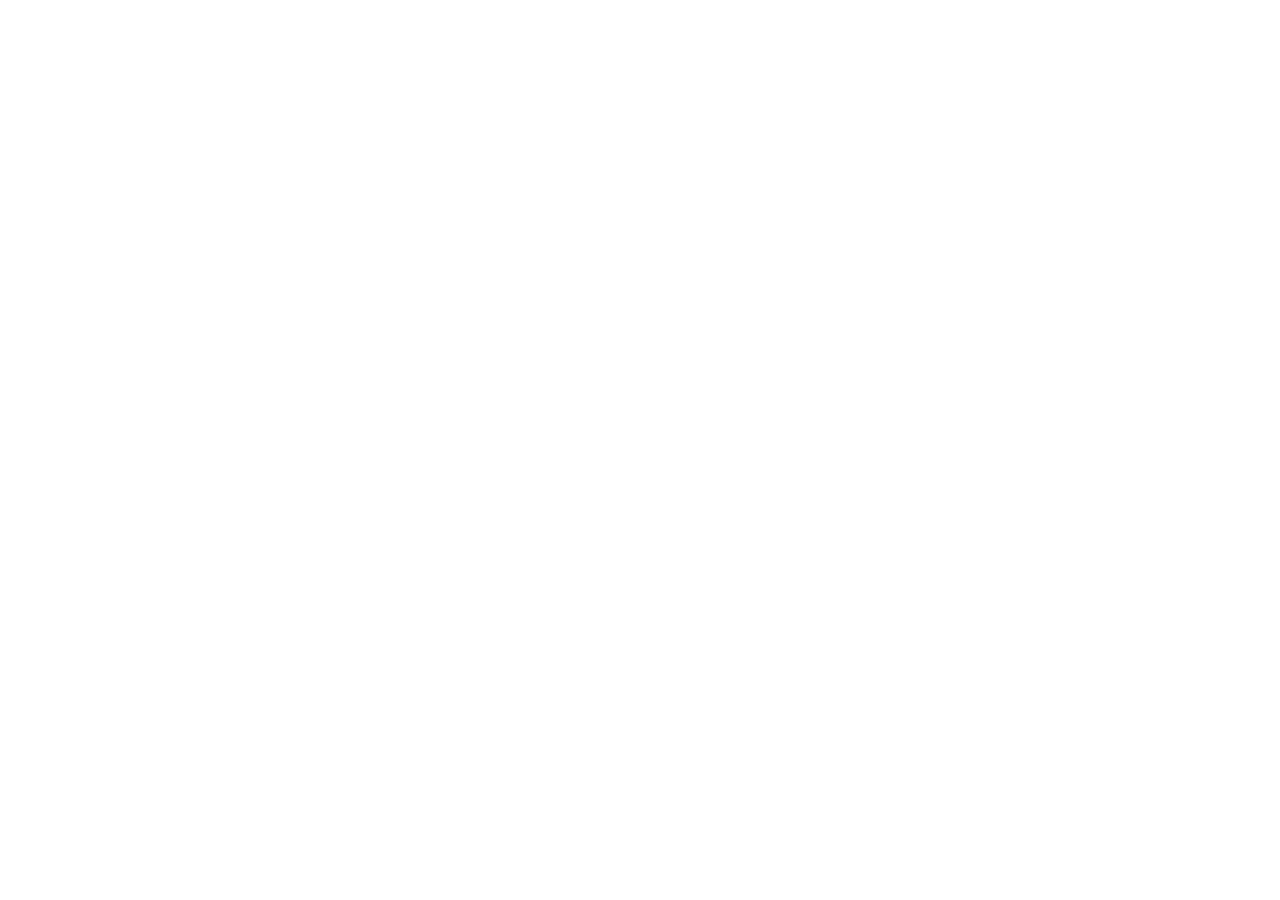
==== commit 880e4217: "Redirect the old guide pages to the new per-channel Surge URLs." ====
--- a/brainbend/index.html
+++ b/brainbend/index.html
@@ -3,363 +3,12 @@
 <head>
   <meta charset="utf-8">
   <meta name="viewport" content="width=device-width, initial-scale=1">
-  <title>10 Mind-Bending Illusions &amp; why your brain falls for them — Brain Bend Lab</title>
-  <meta name="description" content="Ten classic optical illusions, redrawn from scratch in SVG and CSS, with a short explanation of why your brain falls for each one.">
-  <meta name="theme-color" content="#020308">
-  <meta name="referrer" content="strict-origin-when-cross-origin">
-  <link rel="icon" type="image/webp" href="/assets/img/brainbend-64.webp">
-  <link rel="stylesheet" href="/assets/css/common.css">
-  <link rel="stylesheet" href="/assets/css/illusions.css">
-  <style>
-    :root {
-      --bg: #07060e;
-      --card: #12101c;
-      --text: #f3f0ff;
-      --muted: #a39bb8;
-      --muted-text: #d2cce3;
-      --line: #2c2740;
-      --accent: #c084fc;
-      --accent-2: #22d3ee;
-      --on-accent: #1a1024;
-      --tag-bg: #2a1848;
-      --tag-fg: #e9d5ff;
-      --note-bg: #16132a;
-      --warn-bg: #1a1530;
-      --cta-bg: linear-gradient(135deg, #6d28d9, #0891b2);
-      --cta-fg: #fff;
-      --cta-btn: #fff;
-      --cta-btn-fg: #2e1065;
-      --stage: #f6f6f8;
-    }
-    body {
-      background:
-        radial-gradient(800px 400px at 100% 0%, #6d28d933, transparent 50%),
-        radial-gradient(700px 380px at 0% 10%, #0891b226, transparent 45%),
-        var(--bg);
-    }
-    .cta-box { background: var(--cta-bg); }
-    .brand img { background: #020308; }
-    .illusion { color: #111; }
-    #jastrow-on:checked ~ .toggle .when-off,
-    #shepard-on:checked ~ .toggle .when-off { display: none; }
-    #jastrow-on:not(:checked) ~ .toggle .when-on,
-    #shepard-on:not(:checked) ~ .toggle .when-on { display: none; }
-    #jastrow-on:checked + .stage .view-split,
-    #shepard-on:checked + .stage .view-split { display: none; }
-    #jastrow-on:not(:checked) + .stage .view-stack,
-    #shepard-on:not(:checked) + .stage .view-stack { display: none; }
-    #pog-on:checked + .stage .hidden-seg { opacity: 1; }
-    #pog-on:not(:checked) + .stage .hidden-seg { opacity: 0; }
-    #pog-on:checked ~ .toggle .when-off { display: none; }
-    #pog-on:not(:checked) ~ .toggle .when-on { display: none; }
-    #ml-on:checked + .stage .guide { opacity: 1; }
-    #ml-on:not(:checked) + .stage .guide { opacity: 0; }
-    #ml-on:checked ~ .toggle .when-off { display: none; }
-    #ml-on:not(:checked) ~ .toggle .when-on { display: none; }
-    #vh-on:checked + .stage .guide { opacity: 1; }
-    #vh-on:not(:checked) + .stage .guide { opacity: 0; }
-    #vh-on:checked ~ .toggle .when-off { display: none; }
-    #vh-on:not(:checked) ~ .toggle .when-on { display: none; }
-    #ponzo-on:checked + .stage .guide { opacity: 1; }
-    #ponzo-on:not(:checked) + .stage .guide { opacity: 0; }
-    #ponzo-on:checked ~ .toggle .when-off { display: none; }
-    #ponzo-on:not(:checked) ~ .toggle .when-on { display: none; }
-    .guide { opacity: 0; transition: opacity 0.3s; }
-    .hidden-seg { transition: opacity 0.3s; }
-    .toggle span { display: inline-flex; }
-  </style>
+  <meta http-equiv="refresh" content="0;url=https://brainbendlab.surge.sh/">
+  <link rel="canonical" href="https://brainbendlab.surge.sh/">
+  <title>Brain Bend Lab — this guide has moved</title>
+  <script>location.replace('https://brainbendlab.surge.sh/');</script>
 </head>
 <body>
-  <header class="site-header">
-    <div class="wrap">
-      <a class="brand" href="/brainbend/">
-        <picture>
-          <source type="image/webp" srcset="/assets/img/brainbend-64.webp">
-          <img class="logo" src="/assets/img/brainbend-64.png" width="40" height="40" alt="">
-        </picture>
-        <div>
-          <strong>Brain Bend Lab</strong>
-          <span>10 illusions</span>
-        </div>
-      </a>
-      <a class="btn btn-primary" href="https://www.youtube.com/channel/UCzwXT-0MBDFRRkhKfVp7hwQ?sub_confirmation=1">Subscribe</a>
-    </div>
-  </header>
-  <main class="wrap">
-    <div class="hero">
-      <p class="kicker">Free resource</p>
-      <h1>10 mind-bending illusions, and why your brain falls for them</h1>
-      <p class="lede">Every figure on this page was drawn from scratch in SVG or CSS. These are classic, public effects — not frames taken from other creators. Look first, then read the “why”.</p>
-      <p class="meta">Updated 25 November 2026. No sign-up, no tracking.</p>
-      <div class="btn-row">
-        <a class="btn btn-primary" href="https://www.youtube.com/channel/UCzwXT-0MBDFRRkhKfVp7hwQ?sub_confirmation=1">Subscribe on YouTube</a>
-      </div>
-    </div>
-
-    <div class="note">
-      <p><strong>A quick promise.</strong> If a line, an arc, or a tabletop looks longer, it is almost certainly the same size as its twin. Use the buttons to stack or reveal a guide. If you prefer less motion, your system’s “reduce motion” setting will keep the last figure still.</p>
-    </div>
-
-    <nav class="toc" aria-label="Contents">
-      <strong>The 10 illusions</strong>
-      <ol>
-        <li><a href="#jastrow">Jastrow arcs</a></li>
-        <li><a href="#ponzo">Ponzo rails</a></li>
-        <li><a href="#mueller">Müller-Lyer arrows</a></li>
-        <li><a href="#cafewall">Café wall</a></li>
-        <li><a href="#kanizsa">Kanizsa triangle</a></li>
-        <li><a href="#fraser">Fraser spiral</a></li>
-        <li><a href="#poggendorff">Poggendorff line</a></li>
-        <li><a href="#vh">Vertical–horizontal</a></li>
-        <li><a href="#shepard">Shepard tables</a></li>
-        <li><a href="#drift">Peripheral drift</a></li>
-      </ol>
-    </nav>
-
-    <article class="card" id="jastrow">
-      <h2>1. Jastrow arcs</h2>
-      <div class="illusion">
-        <input class="visually-hidden" type="checkbox" id="jastrow-on">
-        <div class="stage">
-          <svg class="view-split" viewBox="0 0 320 250" role="img" aria-label="Two curved blocks of equal size, one above the other">
-            <path d="M 28.4,87.1 A 140,140 0 0 1 291.6,87.1 L 249.3,102.5 A 95,95 0 0 0 70.7,102.5 Z" fill="#ff5a3c"/>
-            <path d="M 28.4,157.1 A 140,140 0 0 1 291.6,157.1 L 249.3,172.5 A 95,95 0 0 0 70.7,172.5 Z" fill="#2f7dff"/>
-          </svg>
-          <svg class="view-stack" viewBox="0 0 320 250" role="img" aria-label="The two curved blocks stacked: they match">
-            <path d="M 28.4,122.1 A 140,140 0 0 1 291.6,122.1 L 249.3,137.5 A 95,95 0 0 0 70.7,137.5 Z" fill="#ff5a3c"/>
-            <path d="M 28.4,122.1 A 140,140 0 0 1 291.6,122.1 L 249.3,137.5 A 95,95 0 0 0 70.7,137.5 Z" fill="#2f7dff" fill-opacity="0.55"/>
-          </svg>
-        </div>
-        <label class="toggle" for="jastrow-on"><span class="when-off">Stack them — they match</span><span class="when-on">Split them again</span></label>
-        <p class="caption">Which curve is bigger? They are the same shape and the same size.</p>
-      </div>
-      <p class="why">Your brain compares the two edges that sit closest together: the short inner curve of the top block against the long outer curve of the bottom one. That local comparison makes the top block look smaller. Named after Joseph Jastrow (1892).</p>
-    </article>
-
-    <article class="card" id="ponzo">
-      <h2>2. Ponzo rails</h2>
-      <div class="illusion">
-        <input class="visually-hidden" type="checkbox" id="ponzo-on">
-        <div class="stage">
-          <svg viewBox="0 0 320 260" role="img" aria-label="Two equal yellow bars between converging rails">
-            <rect width="320" height="260" fill="#eef3ea"/>
-            <polygon points="40,250 280,250 200,20 120,20" fill="#d9c39a"/>
-            <line x1="120" y1="20" x2="40" y2="250" stroke="#5a4630" stroke-width="6"/>
-            <line x1="200" y1="20" x2="280" y2="250" stroke="#5a4630" stroke-width="6"/>
-            <g fill="none" stroke="#5a4630" stroke-width="2">
-              <line x1="128" y1="42" x2="192" y2="42"/>
-              <line x1="110" y1="90" x2="210" y2="90"/>
-              <line x1="92" y1="140" x2="228" y2="140"/>
-              <line x1="74" y1="190" x2="246" y2="190"/>
-            </g>
-            <rect class="bar-top" x="130" y="70" width="60" height="12" fill="#eab308"/>
-            <rect class="bar-bot" x="130" y="200" width="60" height="12" fill="#eab308"/>
-            <g class="guide" stroke="#be123c" stroke-width="1.5" fill="none">
-              <line x1="130" y1="70" x2="130" y2="212"/>
-              <line x1="190" y1="70" x2="190" y2="212"/>
-            </g>
-          </svg>
-        </div>
-        <label class="toggle" for="ponzo-on"><span class="when-off">Show they are equal</span><span class="when-on">Hide the guides</span></label>
-        <p class="caption">The two yellow bars are exactly the same length.</p>
-      </div>
-      <p class="why">The converging rails look like a road or a pair of tracks going into the distance. Your brain treats the upper bar as farther away. The same length on the screen is then read as a longer object in the world. Mario Ponzo described this in 1911.</p>
-    </article>
-
-    <article class="card" id="mueller">
-      <h2>3. Müller-Lyer arrows</h2>
-      <div class="illusion">
-        <input class="visually-hidden" type="checkbox" id="ml-on">
-        <div class="stage">
-          <svg viewBox="0 0 320 200" role="img" aria-label="Two equal shafts, one with outward fins and one with inward fins">
-            <rect width="320" height="200" fill="#f7f4ef"/>
-            <!-- outward / longer-looking -->
-            <g stroke="#111" stroke-width="6" stroke-linecap="square" fill="none">
-              <line x1="70" y1="60" x2="250" y2="60"/>
-              <line x1="70" y1="60" x2="48" y2="38"/>
-              <line x1="70" y1="60" x2="48" y2="82"/>
-              <line x1="250" y1="60" x2="272" y2="38"/>
-              <line x1="250" y1="60" x2="272" y2="82"/>
-            </g>
-            <!-- inward / shorter-looking -->
-            <g stroke="#111" stroke-width="6" stroke-linecap="square" fill="none">
-              <line x1="70" y1="140" x2="250" y2="140"/>
-              <line x1="70" y1="140" x2="92" y2="118"/>
-              <line x1="70" y1="140" x2="92" y2="162"/>
-              <line x1="250" y1="140" x2="228" y2="118"/>
-              <line x1="250" y1="140" x2="228" y2="162"/>
-            </g>
-            <g class="guide" stroke="#be123c" stroke-width="1.5">
-              <line x1="70" y1="50" x2="70" y2="150"/>
-              <line x1="250" y1="50" x2="250" y2="150"/>
-            </g>
-          </svg>
-        </div>
-        <label class="toggle" for="ml-on"><span class="when-off">Show they are equal</span><span class="when-on">Hide the guides</span></label>
-        <p class="caption">Both horizontal shafts are 180 units long. Only the arrowheads change.</p>
-      </div>
-      <p class="why">The fins bias where the shaft seems to end. Outward fins make the line look longer; inward fins tuck the ends in. One common reading is that the fins look like corners in depth, so the “farther” shaft is scaled up. Franz Müller-Lyer published it in 1889.</p>
-    </article>
-
-    <article class="card" id="cafewall">
-      <h2>4. Café wall</h2>
-      <div class="illusion">
-        <div class="stage">
-          <div class="cafe" role="img" aria-label="Offset black and white tiles with grey mortar, rows appearing tilted">
-            <div class="cafe-row"><i></i><i></i><i></i><i></i><i></i><i></i><i></i><i></i><i></i><i></i></div>
-            <div class="cafe-row"><i></i><i></i><i></i><i></i><i></i><i></i><i></i><i></i><i></i><i></i></div>
-            <div class="cafe-row"><i></i><i></i><i></i><i></i><i></i><i></i><i></i><i></i><i></i><i></i></div>
-            <div class="cafe-row"><i></i><i></i><i></i><i></i><i></i><i></i><i></i><i></i><i></i><i></i></div>
-            <div class="cafe-row"><i></i><i></i><i></i><i></i><i></i><i></i><i></i><i></i><i></i><i></i></div>
-            <div class="cafe-row"><i></i><i></i><i></i><i></i><i></i><i></i><i></i><i></i><i></i><i></i></div>
-            <div class="cafe-row"><i></i><i></i><i></i><i></i><i></i><i></i><i></i><i></i><i></i><i></i></div>
-            <div class="cafe-row"><i></i><i></i><i></i><i></i><i></i><i></i><i></i><i></i><i></i><i></i></div>
-          </div>
-        </div>
-        <p class="caption">Every mortar line is perfectly horizontal. The rows only look sloped.</p>
-      </div>
-      <p class="why">The thin grey “mortar” sits between dark and light tiles that are shifted by half a step on each row. Contrast pushes the apparent edge of each tile up or down, so the mortar looks like a zigzag. Richard Gregory and Priscilla Heard named the effect in 1979, after tiles on a café in Bristol; a related pattern was already described in the 1890s.</p>
-    </article>
-
-    <article class="card" id="kanizsa">
-      <h2>5. Kanizsa triangle</h2>
-      <div class="illusion">
-        <div class="stage">
-          <svg viewBox="0 0 320 300" role="img" aria-label="Three pac-man discs inducing a white triangle">
-            <rect width="320" height="300" fill="#cfcfd4"/>
-            <g fill="#111">
-              <path d="M 160.0,72.0 L 140.1,106.7 A 40,40 0 1 1 179.9,106.7 Z"/>
-              <path d="M 74.0,222.0 L 114.0,222.0 A 40,40 0 1 1 93.9,187.3 Z"/>
-              <path d="M 246.0,222.0 L 226.1,187.3 A 40,40 0 1 1 206.0,222.0 Z"/>
-            </g>
-          </svg>
-        </div>
-        <p class="caption">There is no white triangle drawn here — only three discs with a bite taken out. Your brain supplies the edges.</p>
-      </div>
-      <p class="why">When several shapes look “bitten” by the same hidden object, the visual system invents sharp illusory contours and even a brighter surface in the middle. Gaetano Kanizsa made this triangle famous in 1955. It is a reminder that seeing is construction, not a camera feed.</p>
-    </article>
-
-    <article class="card" id="fraser">
-      <h2>6. Fraser spiral</h2>
-      <div class="illusion">
-        <div class="stage">
-          <svg viewBox="0 0 320 320" role="img" aria-label="Concentric twisted rings that look like a spiral">
-  <circle cx="160" cy="160" r="158" fill="#d8d8d8"/>
-  <path fill="#111" d="M 178.0,160.0 L 195.1,162.9 L 194.5,167.1 L 177.9,162.2 Z"/><path fill="#f3f3f3" d="M 177.7,163.5 L 193.9,169.7 L 192.4,173.7 L 177.1,165.6 Z"/><path fill="#111" d="M 176.6,166.9 L 191.3,176.1 L 189.1,179.8 L 175.7,168.9 Z"/><path fill="#f3f3f3" d="M 175.0,170.0 L 187.6,181.9 L 184.7,185.1 L 173.6,171.7 Z"/><path fill="#111" d="M 172.7,172.7 L 182.8,186.9 L 179.3,189.4 L 171.1,174.2 Z"/><path fill="#f3f3f3" d="M 170.0,175.0 L 177.1,190.8 L 173.2,192.7 L 168.1,176.1 Z"/><path fill="#111" d="M 166.9,176.6 L 170.8,193.5 L 166.6,194.6 L 164.8,177.3 Z"/><path fill="#f3f3f3" d="M 163.5,177.7 L 164.0,195.0 L 159.7,195.2 L 161.3,177.9 Z"/><path fill="#111" d="M 160.0,178.0 L 157.1,195.1 L 152.9,194.5 L 157.8,177.9 Z"/><path fill="#f3f3f3" d="M 156.5,177.7 L 150.3,193.9 L 146.3,192.4 L 154.4,177.1 Z"/><path fill="#111" d="M 153.1,176.6 L 143.9,191.3 L 140.2,189.1 L 151.1,175.7 Z"/><path fill="#f3f3f3" d="M 150.0,175.0 L 138.1,187.6 L 134.9,184.7 L 148.3,173.6 Z"/><path fill="#111" d="M 147.3,172.7 L 133.1,182.8 L 130.6,179.3 L 145.8,171.1 Z"/><path fill="#f3f3f3" d="M 145.0,170.0 L 129.2,177.1 L 127.3,173.2 L 143.9,168.1 Z"/><path fill="#111" d="M 143.4,166.9 L 126.5,170.8 L 125.4,166.6 L 142.7,164.8 Z"/><path fill="#f3f3f3" d="M 142.3,163.5 L 125.0,164.0 L 124.8,159.7 L 142.1,161.3 Z"/><path fill="#111" d="M 142.0,160.0 L 124.9,157.1 L 125.5,152.9 L 142.1,157.8 Z"/><path fill="#f3f3f3" d="M 142.3,156.5 L 126.1,150.3 L 127.6,146.3 L 142.9,154.4 Z"/><path fill="#111" d="M 143.4,153.1 L 128.7,143.9 L 130.9,140.2 L 144.3,151.1 Z"/><path fill="#f3f3f3" d="M 145.0,150.0 L 132.4,138.1 L 135.3,134.9 L 146.4,148.3 Z"/><path fill="#111" d="M 147.3,147.3 L 137.2,133.1 L 140.7,130.6 L 148.9,145.8 Z"/><path fill="#f3f3f3" d="M 150.0,145.0 L 142.9,129.2 L 146.8,127.3 L 151.9,143.9 Z"/><path fill="#111" d="M 153.1,143.4 L 149.2,126.5 L 153.4,125.4 L 155.2,142.7 Z"/><path fill="#f3f3f3" d="M 156.5,142.3 L 156.0,125.0 L 160.3,124.8 L 158.7,142.1 Z"/><path fill="#111" d="M 160.0,142.0 L 162.9,124.9 L 167.1,125.5 L 162.2,142.1 Z"/><path fill="#f3f3f3" d="M 163.5,142.3 L 169.7,126.1 L 173.7,127.6 L 165.6,142.9 Z"/><path fill="#111" d="M 166.9,143.4 L 176.1,128.7 L 179.8,130.9 L 168.9,144.3 Z"/><path fill="#f3f3f3" d="M 170.0,145.0 L 181.9,132.4 L 185.1,135.3 L 171.7,146.4 Z"/><path fill="#111" d="M 172.7,147.3 L 186.9,137.2 L 189.4,140.7 L 174.2,148.9 Z"/><path fill="#f3f3f3" d="M 175.0,150.0 L 190.8,142.9 L 192.7,146.8 L 176.1,151.9 Z"/><path fill="#111" d="M 176.6,153.1 L 193.5,149.2 L 194.6,153.4 L 177.3,155.2 Z"/><path fill="#f3f3f3" d="M 177.7,156.5 L 195.0,156.0 L 195.2,160.3 L 177.9,158.7 Z"/><path fill="#f3f3f3" d="M 197.0,163.3 L 213.6,169.2 L 212.1,175.7 L 196.3,167.7 Z"/><path fill="#111" d="M 195.6,170.4 L 210.7,179.5 L 208.0,185.5 L 194.1,174.7 Z"/><path fill="#f3f3f3" d="M 192.9,177.2 L 206.0,189.0 L 202.1,194.4 L 190.6,181.1 Z"/><path fill="#111" d="M 188.9,183.3 L 199.4,197.5 L 194.6,202.0 L 185.9,186.6 Z"/><path fill="#f3f3f3" d="M 183.8,188.5 L 191.4,204.4 L 185.7,207.9 L 180.2,191.2 Z"/><path fill="#111" d="M 177.8,192.6 L 182.1,209.7 L 175.9,212.0 L 173.7,194.5 Z"/><path fill="#f3f3f3" d="M 171.1,195.4 L 172.0,213.0 L 165.4,214.1 L 166.7,196.5 Z"/><path fill="#111" d="M 164.0,196.9 L 161.4,214.4 L 154.8,214.1 L 159.5,197.1 Z"/><path fill="#f3f3f3" d="M 156.7,197.0 L 150.8,213.6 L 144.3,212.1 L 152.3,196.3 Z"/><path fill="#111" d="M 149.6,195.6 L 140.5,210.7 L 134.5,208.0 L 145.3,194.1 Z"/><path fill="#f3f3f3" d="M 142.8,192.9 L 131.0,206.0 L 125.6,202.1 L 138.9,190.6 Z"/><path fill="#111" d="M 136.7,188.9 L 122.5,199.4 L 118.0,194.6 L 133.4,185.9 Z"/><path fill="#f3f3f3" d="M 131.5,183.8 L 115.6,191.4 L 112.1,185.7 L 128.8,180.2 Z"/><path fill="#111" d="M 127.4,177.8 L 110.3,182.1 L 108.0,175.9 L 125.5,173.7 Z"/><path fill="#f3f3f3" d="M 124.6,171.1 L 107.0,172.0 L 105.9,165.4 L 123.5,166.7 Z"/><path fill="#111" d="M 123.1,164.0 L 105.6,161.4 L 105.9,154.8 L 122.9,159.5 Z"/><path fill="#f3f3f3" d="M 123.0,156.7 L 106.4,150.8 L 107.9,144.3 L 123.7,152.3 Z"/><path fill="#111" d="M 124.4,149.6 L 109.3,140.5 L 112.0,134.5 L 125.9,145.3 Z"/><path fill="#f3f3f3" d="M 127.1,142.8 L 114.0,131.0 L 117.9,125.6 L 129.4,138.9 Z"/><path fill="#111" d="M 131.1,136.7 L 120.6,122.5 L 125.4,118.0 L 134.1,133.4 Z"/><path fill="#f3f3f3" d="M 136.2,131.5 L 128.6,115.6 L 134.3,112.1 L 139.8,128.8 Z"/><path fill="#111" d="M 142.2,127.4 L 137.9,110.3 L 144.1,108.0 L 146.3,125.5 Z"/><path fill="#f3f3f3" d="M 148.9,124.6 L 148.0,107.0 L 154.6,105.9 L 153.3,123.5 Z"/><path fill="#111" d="M 156.0,123.1 L 158.6,105.6 L 165.2,105.9 L 160.5,122.9 Z"/><path fill="#f3f3f3" d="M 163.3,123.0 L 169.2,106.4 L 175.7,107.9 L 167.7,123.7 Z"/><path fill="#111" d="M 170.4,124.4 L 179.5,109.3 L 185.5,112.0 L 174.7,125.9 Z"/><path fill="#f3f3f3" d="M 177.2,127.1 L 189.0,114.0 L 194.4,117.9 L 181.1,129.4 Z"/><path fill="#111" d="M 183.3,131.1 L 197.5,120.6 L 202.0,125.4 L 186.6,134.1 Z"/><path fill="#f3f3f3" d="M 188.5,136.2 L 204.4,128.6 L 207.9,134.3 L 191.2,139.8 Z"/><path fill="#111" d="M 192.6,142.2 L 209.7,137.9 L 212.0,144.1 L 194.5,146.3 Z"/><path fill="#f3f3f3" d="M 195.4,148.9 L 213.0,148.0 L 214.1,154.6 L 196.5,153.3 Z"/><path fill="#111" d="M 196.9,156.0 L 214.4,158.6 L 214.1,165.2 L 197.1,160.5 Z"/><path fill="#111" d="M 215.4,169.9 L 231.1,178.8 L 228.2,187.3 L 213.8,176.6 Z"/><path fill="#f3f3f3" d="M 212.4,180.5 L 226.0,192.3 L 221.6,200.1 L 209.5,186.7 Z"/><path fill="#111" d="M 207.4,190.3 L 218.4,204.6 L 212.6,211.4 L 203.4,195.9 Z"/><path fill="#f3f3f3" d="M 200.6,199.0 L 208.6,215.1 L 201.6,220.6 L 195.5,203.6 Z"/><path fill="#111" d="M 192.2,206.2 L 196.9,223.6 L 188.9,227.6 L 186.3,209.7 Z"/><path fill="#f3f3f3" d="M 182.6,211.6 L 183.8,229.6 L 175.2,231.9 L 176.1,213.9 Z"/><path fill="#111" d="M 172.1,215.0 L 169.8,232.9 L 160.9,233.5 L 165.3,216.0 Z"/><path fill="#f3f3f3" d="M 161.1,216.3 L 155.4,233.4 L 146.5,232.3 L 154.3,216.0 Z"/><path fill="#111" d="M 150.1,215.4 L 141.2,231.1 L 132.7,228.2 L 143.4,213.8 Z"/><path fill="#f3f3f3" d="M 139.5,212.4 L 127.7,226.0 L 119.9,221.6 L 133.3,209.5 Z"/><path fill="#111" d="M 129.7,207.4 L 115.4,218.4 L 108.6,212.6 L 124.1,203.4 Z"/><path fill="#f3f3f3" d="M 121.0,200.6 L 104.9,208.6 L 99.4,201.6 L 116.4,195.5 Z"/><path fill="#111" d="M 113.8,192.2 L 96.4,196.9 L 92.4,188.9 L 110.3,186.3 Z"/><path fill="#f3f3f3" d="M 108.4,182.6 L 90.4,183.8 L 88.1,175.2 L 106.1,176.1 Z"/><path fill="#111" d="M 105.0,172.1 L 87.1,169.8 L 86.5,160.9 L 104.0,165.3 Z"/><path fill="#f3f3f3" d="M 103.7,161.1 L 86.6,155.4 L 87.7,146.5 L 104.0,154.3 Z"/><path fill="#111" d="M 104.6,150.1 L 88.9,141.2 L 91.8,132.7 L 106.2,143.4 Z"/><path fill="#f3f3f3" d="M 107.6,139.5 L 94.0,127.7 L 98.4,119.9 L 110.5,133.3 Z"/><path fill="#111" d="M 112.6,129.7 L 101.6,115.4 L 107.4,108.6 L 116.6,124.1 Z"/><path fill="#f3f3f3" d="M 119.4,121.0 L 111.4,104.9 L 118.4,99.4 L 124.5,116.4 Z"/><path fill="#111" d="M 127.8,113.8 L 123.1,96.4 L 131.1,92.4 L 133.7,110.3 Z"/><path fill="#f3f3f3" d="M 137.4,108.4 L 136.2,90.4 L 144.8,88.1 L 143.9,106.1 Z"/><path fill="#111" d="M 147.9,105.0 L 150.2,87.1 L 159.1,86.5 L 154.7,104.0 Z"/><path fill="#f3f3f3" d="M 158.9,103.7 L 164.6,86.6 L 173.5,87.7 L 165.7,104.0 Z"/><path fill="#111" d="M 169.9,104.6 L 178.8,88.9 L 187.3,91.8 L 176.6,106.2 Z"/><path fill="#f3f3f3" d="M 180.5,107.6 L 192.3,94.0 L 200.1,98.4 L 186.7,110.5 Z"/><path fill="#111" d="M 190.3,112.6 L 204.6,101.6 L 211.4,107.4 L 195.9,116.6 Z"/><path fill="#f3f3f3" d="M 199.0,119.4 L 215.1,111.4 L 220.6,118.4 L 203.6,124.5 Z"/><path fill="#111" d="M 206.2,127.8 L 223.6,123.1 L 227.6,131.1 L 209.7,133.7 Z"/><path fill="#f3f3f3" d="M 211.6,137.4 L 229.6,136.2 L 231.9,144.8 L 213.9,143.9 Z"/><path fill="#111" d="M 215.0,147.9 L 232.9,150.2 L 233.5,159.1 L 216.0,154.7 Z"/><path fill="#f3f3f3" d="M 216.3,158.9 L 233.4,164.6 L 232.3,173.5 L 216.0,165.7 Z"/><path fill="#f3f3f3" d="M 232.8,179.8 L 247.1,191.6 L 242.6,201.9 L 229.9,188.5 Z"/><path fill="#111" d="M 227.5,193.6 L 239.3,207.9 L 232.9,217.2 L 223.0,201.5 Z"/><path fill="#f3f3f3" d="M 219.7,206.1 L 228.4,222.5 L 220.3,230.3 L 213.6,213.0 Z"/><path fill="#111" d="M 209.5,216.9 L 214.9,234.6 L 205.4,240.8 L 202.3,222.5 Z"/><path fill="#f3f3f3" d="M 197.5,225.4 L 199.3,243.9 L 188.8,248.1 L 189.3,229.5 Z"/><path fill="#111" d="M 184.0,231.5 L 182.2,250.0 L 171.1,252.0 L 175.2,233.9 Z"/><path fill="#f3f3f3" d="M 169.6,234.8 L 164.2,252.6 L 152.9,252.4 L 160.4,235.4 Z"/><path fill="#111" d="M 154.8,235.3 L 146.0,251.6 L 135.0,249.2 L 145.7,234.1 Z"/><path fill="#f3f3f3" d="M 140.2,232.8 L 128.4,247.1 L 118.1,242.6 L 131.5,229.9 Z"/><path fill="#111" d="M 126.4,227.5 L 112.1,239.3 L 102.8,232.9 L 118.5,223.0 Z"/><path fill="#f3f3f3" d="M 113.9,219.7 L 97.5,228.4 L 89.7,220.3 L 107.0,213.6 Z"/><path fill="#111" d="M 103.1,209.5 L 85.4,214.9 L 79.2,205.4 L 97.5,202.3 Z"/><path fill="#f3f3f3" d="M 94.6,197.5 L 76.1,199.3 L 71.9,188.8 L 90.5,189.3 Z"/><path fill="#111" d="M 88.5,184.0 L 70.0,182.2 L 68.0,171.1 L 86.1,175.2 Z"/><path fill="#f3f3f3" d="M 85.2,169.6 L 67.4,164.2 L 67.6,152.9 L 84.6,160.4 Z"/><path fill="#111" d="M 84.7,154.8 L 68.4,146.0 L 70.8,135.0 L 85.9,145.7 Z"/><path fill="#f3f3f3" d="M 87.2,140.2 L 72.9,128.4 L 77.4,118.1 L 90.1,131.5 Z"/><path fill="#111" d="M 92.5,126.4 L 80.7,112.1 L 87.1,102.8 L 97.0,118.5 Z"/><path fill="#f3f3f3" d="M 100.3,113.9 L 91.6,97.5 L 99.7,89.7 L 106.4,107.0 Z"/><path fill="#111" d="M 110.5,103.1 L 105.1,85.4 L 114.6,79.2 L 117.7,97.5 Z"/><path fill="#f3f3f3" d="M 122.5,94.6 L 120.7,76.1 L 131.2,71.9 L 130.7,90.5 Z"/><path fill="#111" d="M 136.0,88.5 L 137.8,70.0 L 148.9,68.0 L 144.8,86.1 Z"/><path fill="#f3f3f3" d="M 150.4,85.2 L 155.8,67.4 L 167.1,67.6 L 159.6,84.6 Z"/><path fill="#111" d="M 165.2,84.7 L 174.0,68.4 L 185.0,70.8 L 174.3,85.9 Z"/><path fill="#f3f3f3" d="M 179.8,87.2 L 191.6,72.9 L 201.9,77.4 L 188.5,90.1 Z"/><path fill="#111" d="M 193.6,92.5 L 207.9,80.7 L 217.2,87.1 L 201.5,97.0 Z"/><path fill="#f3f3f3" d="M 206.1,100.3 L 222.5,91.6 L 230.3,99.7 L 213.0,106.4 Z"/><path fill="#111" d="M 216.9,110.5 L 234.6,105.1 L 240.8,114.6 L 222.5,117.7 Z"/><path fill="#f3f3f3" d="M 225.4,122.5 L 243.9,120.7 L 248.1,131.2 L 229.5,130.7 Z"/><path fill="#111" d="M 231.5,136.0 L 250.0,137.8 L 252.0,148.9 L 233.9,144.8 Z"/><path fill="#f3f3f3" d="M 234.8,150.4 L 252.6,155.8 L 252.4,167.1 L 235.4,159.6 Z"/><path fill="#111" d="M 235.3,165.2 L 251.6,174.0 L 249.2,185.0 L 234.1,174.3 Z"/><path fill="#111" d="M 248.7,192.7 L 261.3,207.2 L 254.9,219.2 L 244.1,203.3 Z"/><path fill="#f3f3f3" d="M 240.6,209.4 L 250.2,226.1 L 241.5,236.5 L 234.0,218.8 Z"/><path fill="#111" d="M 229.4,224.2 L 235.6,242.4 L 225.0,251.0 L 221.1,232.2 Z"/><path fill="#f3f3f3" d="M 215.6,236.5 L 218.0,255.6 L 206.0,261.9 L 205.9,242.7 Z"/><path fill="#111" d="M 199.6,245.9 L 198.3,265.0 L 185.2,268.9 L 188.9,250.1 Z"/><path fill="#f3f3f3" d="M 182.1,252.0 L 177.1,270.5 L 163.5,271.7 L 170.7,254.0 Z"/><path fill="#111" d="M 163.7,254.5 L 155.2,271.7 L 141.6,270.3 L 152.2,254.3 Z"/><path fill="#f3f3f3" d="M 145.2,253.4 L 133.5,268.6 L 120.5,264.6 L 134.0,250.9 Z"/><path fill="#111" d="M 127.3,248.7 L 112.8,261.3 L 100.8,254.9 L 116.7,244.1 Z"/><path fill="#f3f3f3" d="M 110.6,240.6 L 93.9,250.2 L 83.5,241.5 L 101.2,234.0 Z"/><path fill="#111" d="M 95.8,229.4 L 77.6,235.6 L 69.0,225.0 L 87.8,221.1 Z"/><path fill="#f3f3f3" d="M 83.5,215.6 L 64.4,218.0 L 58.1,206.0 L 77.3,205.9 Z"/><path fill="#111" d="M 74.1,199.6 L 55.0,198.3 L 51.1,185.2 L 69.9,188.9 Z"/><path fill="#f3f3f3" d="M 68.0,182.1 L 49.5,177.1 L 48.3,163.5 L 66.0,170.7 Z"/><path fill="#111" d="M 65.5,163.7 L 48.3,155.2 L 49.7,141.6 L 65.7,152.2 Z"/><path fill="#f3f3f3" d="M 66.6,145.2 L 51.4,133.5 L 55.4,120.5 L 69.1,134.0 Z"/><path fill="#111" d="M 71.3,127.3 L 58.7,112.8 L 65.1,100.8 L 75.9,116.7 Z"/><path fill="#f3f3f3" d="M 79.4,110.6 L 69.8,93.9 L 78.5,83.5 L 86.0,101.2 Z"/><path fill="#111" d="M 90.6,95.8 L 84.4,77.6 L 95.0,69.0 L 98.9,87.8 Z"/><path fill="#f3f3f3" d="M 104.4,83.5 L 102.0,64.4 L 114.0,58.1 L 114.1,77.3 Z"/><path fill="#111" d="M 120.4,74.1 L 121.7,55.0 L 134.8,51.1 L 131.1,69.9 Z"/><path fill="#f3f3f3" d="M 137.9,68.0 L 142.9,49.5 L 156.5,48.3 L 149.3,66.0 Z"/><path fill="#111" d="M 156.3,65.5 L 164.8,48.3 L 178.4,49.7 L 167.8,65.7 Z"/><path fill="#f3f3f3" d="M 174.8,66.6 L 186.5,51.4 L 199.5,55.4 L 186.0,69.1 Z"/><path fill="#111" d="M 192.7,71.3 L 207.2,58.7 L 219.2,65.1 L 203.3,75.9 Z"/><path fill="#f3f3f3" d="M 209.4,79.4 L 226.1,69.8 L 236.5,78.5 L 218.8,86.0 Z"/><path fill="#111" d="M 224.2,90.6 L 242.4,84.4 L 251.0,95.0 L 232.2,98.9 Z"/><path fill="#f3f3f3" d="M 236.5,104.4 L 255.6,102.0 L 261.9,114.0 L 242.7,114.1 Z"/><path fill="#111" d="M 245.9,120.4 L 265.0,121.7 L 268.9,134.8 L 250.1,131.1 Z"/><path fill="#f3f3f3" d="M 252.0,137.9 L 270.5,142.9 L 271.7,156.5 L 254.0,149.3 Z"/><path fill="#111" d="M 254.5,156.3 L 271.7,164.8 L 270.3,178.4 L 254.3,167.8 Z"/><path fill="#f3f3f3" d="M 253.4,174.8 L 268.6,186.5 L 264.6,199.5 L 250.9,186.0 Z"/><path fill="#f3f3f3" d="M 262.8,208.6 L 273.4,225.5 L 264.6,238.8 L 256.1,220.7 Z"/><path fill="#111" d="M 251.3,227.7 L 258.4,246.4 L 247.2,257.7 L 242.4,238.3 Z"/><path fill="#f3f3f3" d="M 236.4,244.3 L 239.6,263.9 L 226.4,272.8 L 225.6,252.9 Z"/><path fill="#111" d="M 218.5,257.5 L 217.8,277.5 L 203.1,283.6 L 206.2,263.9 Z"/><path fill="#f3f3f3" d="M 198.3,267.1 L 193.8,286.5 L 178.2,289.7 L 185.0,270.9 Z"/><path fill="#111" d="M 176.7,272.5 L 168.5,290.7 L 152.5,290.7 L 162.9,273.7 Z"/><path fill="#f3f3f3" d="M 154.4,273.6 L 142.8,289.8 L 127.2,286.8 L 140.7,272.1 Z"/><path fill="#111" d="M 132.4,270.3 L 117.8,284.0 L 103.1,277.9 L 119.2,266.1 Z"/><path fill="#f3f3f3" d="M 111.4,262.8 L 94.5,273.4 L 81.2,264.6 L 99.3,256.1 Z"/><path fill="#111" d="M 92.3,251.3 L 73.6,258.4 L 62.3,247.2 L 81.7,242.4 Z"/><path fill="#f3f3f3" d="M 75.7,236.4 L 56.1,239.6 L 47.2,226.4 L 67.1,225.6 Z"/><path fill="#111" d="M 62.5,218.5 L 42.5,217.8 L 36.4,203.1 L 56.1,206.2 Z"/><path fill="#f3f3f3" d="M 52.9,198.3 L 33.5,193.8 L 30.3,178.2 L 49.1,185.0 Z"/><path fill="#111" d="M 47.5,176.7 L 29.3,168.5 L 29.3,152.5 L 46.3,162.9 Z"/><path fill="#f3f3f3" d="M 46.4,154.4 L 30.2,142.8 L 33.2,127.2 L 47.9,140.7 Z"/><path fill="#111" d="M 49.7,132.4 L 36.0,117.8 L 42.1,103.1 L 53.9,119.2 Z"/><path fill="#f3f3f3" d="M 57.2,111.4 L 46.6,94.5 L 55.4,81.2 L 63.9,99.3 Z"/><path fill="#111" d="M 68.7,92.3 L 61.6,73.6 L 72.8,62.3 L 77.6,81.7 Z"/><path fill="#f3f3f3" d="M 83.6,75.7 L 80.4,56.1 L 93.6,47.2 L 94.4,67.1 Z"/><path fill="#111" d="M 101.5,62.5 L 102.2,42.5 L 116.9,36.4 L 113.8,56.1 Z"/><path fill="#f3f3f3" d="M 121.7,52.9 L 126.2,33.5 L 141.8,30.3 L 135.0,49.1 Z"/><path fill="#111" d="M 143.3,47.5 L 151.5,29.3 L 167.5,29.3 L 157.1,46.3 Z"/><path fill="#f3f3f3" d="M 165.6,46.4 L 177.2,30.2 L 192.8,33.2 L 179.3,47.9 Z"/><path fill="#111" d="M 187.6,49.7 L 202.2,36.0 L 216.9,42.1 L 200.8,53.9 Z"/><path fill="#f3f3f3" d="M 208.6,57.2 L 225.5,46.6 L 238.8,55.4 L 220.7,63.9 Z"/><path fill="#111" d="M 227.7,68.7 L 246.4,61.6 L 257.7,72.8 L 238.3,77.6 Z"/><path fill="#f3f3f3" d="M 244.3,83.6 L 263.9,80.4 L 272.8,93.6 L 252.9,94.4 Z"/><path fill="#111" d="M 257.5,101.5 L 277.5,102.2 L 283.6,116.9 L 263.9,113.8 Z"/><path fill="#f3f3f3" d="M 267.1,121.7 L 286.5,126.2 L 289.7,141.8 L 270.9,135.0 Z"/><path fill="#111" d="M 272.5,143.3 L 290.7,151.5 L 290.7,167.5 L 273.7,157.1 Z"/><path fill="#f3f3f3" d="M 273.6,165.6 L 289.8,177.2 L 286.8,192.8 L 272.1,179.3 Z"/><path fill="#111" d="M 270.3,187.6 L 284.0,202.2 L 277.9,216.9 L 266.1,200.8 Z"/><path fill="#111" d="M 274.6,227.2 L 282.8,246.3 L 271.4,260.6 L 265.6,240.6 Z"/><path fill="#f3f3f3" d="M 259.3,248.3 L 263.6,268.6 L 249.6,280.4 L 247.9,259.7 Z"/><path fill="#111" d="M 240.2,265.9 L 240.4,286.7 L 224.4,295.5 L 226.7,274.9 Z"/><path fill="#f3f3f3" d="M 218.0,279.5 L 214.2,300.0 L 196.8,305.5 L 203.0,285.7 Z"/><path fill="#111" d="M 193.5,288.6 L 185.8,307.9 L 167.7,309.9 L 177.7,291.7 Z"/><path fill="#f3f3f3" d="M 167.8,292.6 L 156.5,310.0 L 138.3,308.5 L 151.7,292.6 Z"/><path fill="#111" d="M 141.8,291.6 L 127.3,306.5 L 109.7,301.4 L 126.0,288.4 Z"/><path fill="#f3f3f3" d="M 116.5,285.5 L 99.3,297.3 L 83.1,288.9 L 101.6,279.3 Z"/><path fill="#111" d="M 92.8,274.6 L 73.7,282.8 L 59.4,271.4 L 79.4,265.6 Z"/><path fill="#f3f3f3" d="M 71.7,259.3 L 51.4,263.6 L 39.6,249.6 L 60.3,247.9 Z"/><path fill="#111" d="M 54.1,240.2 L 33.3,240.4 L 24.5,224.4 L 45.1,226.7 Z"/><path fill="#f3f3f3" d="M 40.5,218.0 L 20.0,214.2 L 14.5,196.8 L 34.3,203.0 Z"/><path fill="#111" d="M 31.4,193.5 L 12.1,185.8 L 10.1,167.7 L 28.3,177.7 Z"/><path fill="#f3f3f3" d="M 27.4,167.8 L 10.0,156.5 L 11.5,138.3 L 27.4,151.7 Z"/><path fill="#111" d="M 28.4,141.8 L 13.5,127.3 L 18.6,109.7 L 31.6,126.0 Z"/><path fill="#f3f3f3" d="M 34.5,116.5 L 22.7,99.3 L 31.1,83.1 L 40.7,101.6 Z"/><path fill="#111" d="M 45.4,92.8 L 37.2,73.7 L 48.6,59.4 L 54.4,79.4 Z"/><path fill="#f3f3f3" d="M 60.7,71.7 L 56.4,51.4 L 70.4,39.6 L 72.1,60.3 Z"/><path fill="#111" d="M 79.8,54.1 L 79.6,33.3 L 95.6,24.5 L 93.3,45.1 Z"/><path fill="#f3f3f3" d="M 102.0,40.5 L 105.8,20.0 L 123.2,14.5 L 117.0,34.3 Z"/><path fill="#111" d="M 126.5,31.4 L 134.2,12.1 L 152.3,10.1 L 142.3,28.3 Z"/><path fill="#f3f3f3" d="M 152.2,27.4 L 163.5,10.0 L 181.7,11.5 L 168.3,27.4 Z"/><path fill="#111" d="M 178.2,28.4 L 192.7,13.5 L 210.3,18.6 L 194.0,31.6 Z"/><path fill="#f3f3f3" d="M 203.5,34.5 L 220.7,22.7 L 236.9,31.1 L 218.4,40.7 Z"/><path fill="#111" d="M 227.2,45.4 L 246.3,37.2 L 260.6,48.6 L 240.6,54.4 Z"/><path fill="#f3f3f3" d="M 248.3,60.7 L 268.6,56.4 L 280.4,70.4 L 259.7,72.1 Z"/><path fill="#111" d="M 265.9,79.8 L 286.7,79.6 L 295.5,95.6 L 274.9,93.3 Z"/><path fill="#f3f3f3" d="M 279.5,102.0 L 300.0,105.8 L 305.5,123.2 L 285.7,117.0 Z"/><path fill="#111" d="M 288.6,126.5 L 307.9,134.2 L 309.9,152.3 L 291.7,142.3 Z"/><path fill="#f3f3f3" d="M 292.6,152.2 L 310.0,163.5 L 308.5,181.7 L 292.6,168.3 Z"/><path fill="#111" d="M 291.6,178.2 L 306.5,192.7 L 301.4,210.3 L 288.4,194.0 Z"/><path fill="#f3f3f3" d="M 285.5,203.5 L 297.3,220.7 L 288.9,236.9 L 279.3,218.4 Z"/>
-  <circle cx="160" cy="160" r="10" fill="#111"/>
-</svg>
-        </div>
-        <p class="caption">Try to trace one “arm” of the spiral with your finger. You will land on a circle.</p>
-      </div>
-      <p class="why">Every path in this figure is a concentric circle. The twisted black-and-white stitches lean the same way, and your brain joins those local twists into one long spiral. James Fraser described the effect in 1908. It is a close cousin of the Zöllner illusion, where short hatch marks make straight lines look tilted.</p>
-    </article>
-
-    <article class="card" id="poggendorff">
-      <h2>7. Poggendorff line</h2>
-      <div class="illusion">
-        <input class="visually-hidden" type="checkbox" id="pog-on">
-        <div class="stage">
-          <svg viewBox="0 0 320 260" role="img" aria-label="A shallow diagonal line interrupted by a wide rectangle">
-            <rect width="320" height="260" fill="#f3f0ea"/>
-            <line x1="8" y1="200" x2="312" y2="72" stroke="#111" stroke-width="6" stroke-linecap="butt"/>
-            <rect x="108" y="24" width="104" height="212" fill="#5b8def"/>
-            <line class="hidden-seg" x1="8" y1="200" x2="312" y2="72" stroke="#be123c" stroke-width="2" stroke-dasharray="6 6"/>
-          </svg>
-        </div>
-        <label class="toggle" for="pog-on"><span class="when-off">Reveal the hidden segment</span><span class="when-on">Hide the segment</span></label>
-        <p class="caption">The two black stumps belong to one straight line. The bar only hides the middle.</p>
-      </div>
-      <p class="why">Your visual system is not great at continuing an oblique line behind an occluder. Acute angles are often mis-read, so the far stump looks too high or too low. Johann Poggendorff noticed the effect in 1860, on a drawing of another illusion.</p>
-    </article>
-
-    <article class="card" id="vh">
-      <h2>8. Vertical–horizontal</h2>
-      <div class="illusion">
-        <input class="visually-hidden" type="checkbox" id="vh-on">
-        <div class="stage">
-          <svg viewBox="0 0 320 240" role="img" aria-label="An inverted T whose vertical and horizontal strokes are equal">
-            <rect width="320" height="240" fill="#f7f4ef"/>
-            <g stroke="#111" stroke-width="8" stroke-linecap="square">
-              <line x1="70" y1="200" x2="250" y2="200"/>
-              <line x1="160" y1="20" x2="160" y2="200"/>
-            </g>
-            <g class="guide" stroke="#be123c" stroke-width="1.5" fill="none">
-              <rect x="70" y="20" width="180" height="180" fill="none"/>
-            </g>
-          </svg>
-        </div>
-        <label class="toggle" for="vh-on"><span class="when-off">Show the equal square</span><span class="when-on">Hide the square</span></label>
-        <p class="caption">The upright stroke and the base are the same length: 180 units.</p>
-      </div>
-      <p class="why">In this inverted T, the vertical line usually looks longer. One reason is that a vertical line is often overestimated compared with a horizontal one of the same length; the T junction also “eats” a little of the base, so the horizontal line can look shorter. The effect goes back to work by Adolf Fick in the mid-19th century, and later Wilhelm Wundt.</p>
-    </article>
-
-    <article class="card" id="shepard">
-      <h2>9. Shepard tables</h2>
-      <div class="illusion">
-        <input class="visually-hidden" type="checkbox" id="shepard-on">
-        <div class="stage">
-          <svg class="view-split" viewBox="0 0 320 230" role="img" aria-label="Two tabletops that look different but are the same parallelogram">
-            <rect width="320" height="230" fill="#efe8dc"/>
-            <g>
-              <polygon points="16,86 126,86 154,124 44,124" fill="#d2b48c" stroke="#3a2a16" stroke-width="2"/>
-              <polygon points="44,124 154,124 154,152 44,152" fill="#6b4f2b" stroke="#3a2a16" stroke-width="2"/>
-              <polygon points="16,86 44,124 44,152 16,114" fill="#8a6a3e" stroke="#3a2a16" stroke-width="2"/>
-            </g>
-            <g>
-              <polygon points="292,36 292,146 254,174 254,64" fill="#d2b48c" stroke="#3a2a16" stroke-width="2"/>
-              <polygon points="254,64 254,174 226,174 226,64" fill="#6b4f2b" stroke="#3a2a16" stroke-width="2"/>
-              <polygon points="292,146 254,174 226,174 264,146" fill="#8a6a3e" stroke="#3a2a16" stroke-width="2"/>
-            </g>
-          </svg>
-          <svg class="view-stack" viewBox="0 0 320 230" role="img" aria-label="The same parallelogram drawn twice, perfectly overlapping">
-            <rect width="320" height="230" fill="#efe8dc"/>
-            <text x="160" y="32" text-anchor="middle" font-size="13" fill="#3a2a16" font-family="system-ui,sans-serif">Same outline — they coincide</text>
-            <polygon points="80,70 190,70 218,108 108,108" fill="#d2b48c" stroke="#3a2a16" stroke-width="3"/>
-            <polygon points="80,70 190,70 218,108 108,108" fill="none" stroke="#1d4ed8" stroke-width="3" stroke-dasharray="8 6"/>
-          </svg>
-        </div>
-        <label class="toggle" for="shepard-on"><span class="when-off">Show they share the same outline</span><span class="when-on">Show the two tables</span></label>
-        <p class="caption">Both tops are the same parallelogram. One is just turned.</p>
-      </div>
-      <p class="why">Once the shapes are read as tabletops in a 3-D room, “how long is this table?” is answered in world coordinates, not on the page. A parallelogram that is tall on the screen looks like a short, deep table; the same parallelogram lying on its side looks long and narrow. Roger Shepard popularised the demonstration in 1981 as “Turning the Tables”. The drawing here is our own.</p>
-    </article>
-
-    <article class="card" id="drift">
-      <h2>10. Peripheral drift</h2>
-      <div class="illusion">
-        <div class="stage">
-          <svg viewBox="0 0 324 324" role="img" aria-label="A grid of pinwheels that may appear to rotate in the corner of your eye" style="background:#1a1a1a">
-            <g><polygon points="10,10 80,10 45.0,45.0" fill="#111111"/><polygon points="80,10 80,80 45.0,45.0" fill="#cfcfcf"/><polygon points="80,80 10,80 45.0,45.0" fill="#ffffff"/><polygon points="10,80 10,10 45.0,45.0" fill="#4a4a4a"/></g><g><polygon points="88,80 88,10 123.0,45.0" fill="#ffffff"/><polygon points="88,10 158,10 123.0,45.0" fill="#4a4a4a"/><polygon points="158,10 158,80 123.0,45.0" fill="#111111"/><polygon points="158,80 88,80 123.0,45.0" fill="#cfcfcf"/></g><g><polygon points="166,10 236,10 201.0,45.0" fill="#111111"/><polygon points="236,10 236,80 201.0,45.0" fill="#cfcfcf"/><polygon points="236,80 166,80 201.0,45.0" fill="#ffffff"/><polygon points="166,80 166,10 201.0,45.0" fill="#4a4a4a"/></g><g><polygon points="244,80 244,10 279.0,45.0" fill="#ffffff"/><polygon points="244,10 314,10 279.0,45.0" fill="#4a4a4a"/><polygon points="314,10 314,80 279.0,45.0" fill="#111111"/><polygon points="314,80 244,80 279.0,45.0" fill="#cfcfcf"/></g><g><polygon points="10,88 80,88 45.0,123.0" fill="#ffffff"/><polygon points="80,88 80,158 45.0,123.0" fill="#4a4a4a"/><polygon points="80,158 10,158 45.0,123.0" fill="#111111"/><polygon points="10,158 10,88 45.0,123.0" fill="#cfcfcf"/></g><g><polygon points="88,158 88,88 123.0,123.0" fill="#111111"/><polygon points="88,88 158,88 123.0,123.0" fill="#cfcfcf"/><polygon points="158,88 158,158 123.0,123.0" fill="#ffffff"/><polygon points="158,158 88,158 123.0,123.0" fill="#4a4a4a"/></g><g><polygon points="166,88 236,88 201.0,123.0" fill="#ffffff"/><polygon points="236,88 236,158 201.0,123.0" fill="#4a4a4a"/><polygon points="236,158 166,158 201.0,123.0" fill="#111111"/><polygon points="166,158 166,88 201.0,123.0" fill="#cfcfcf"/></g><g><polygon points="244,158 244,88 279.0,123.0" fill="#111111"/><polygon points="244,88 314,88 279.0,123.0" fill="#cfcfcf"/><polygon points="314,88 314,158 279.0,123.0" fill="#ffffff"/><polygon points="314,158 244,158 279.0,123.0" fill="#4a4a4a"/></g><g><polygon points="10,166 80,166 45.0,201.0" fill="#111111"/><polygon points="80,166 80,236 45.0,201.0" fill="#cfcfcf"/><polygon points="80,236 10,236 45.0,201.0" fill="#ffffff"/><polygon points="10,236 10,166 45.0,201.0" fill="#4a4a4a"/></g><g><polygon points="88,236 88,166 123.0,201.0" fill="#ffffff"/><polygon points="88,166 158,166 123.0,201.0" fill="#4a4a4a"/><polygon points="158,166 158,236 123.0,201.0" fill="#111111"/><polygon points="158,236 88,236 123.0,201.0" fill="#cfcfcf"/></g><g><polygon points="166,166 236,166 201.0,201.0" fill="#111111"/><polygon points="236,166 236,236 201.0,201.0" fill="#cfcfcf"/><polygon points="236,236 166,236 201.0,201.0" fill="#ffffff"/><polygon points="166,236 166,166 201.0,201.0" fill="#4a4a4a"/></g><g><polygon points="244,236 244,166 279.0,201.0" fill="#ffffff"/><polygon points="244,166 314,166 279.0,201.0" fill="#4a4a4a"/><polygon points="314,166 314,236 279.0,201.0" fill="#111111"/><polygon points="314,236 244,236 279.0,201.0" fill="#cfcfcf"/></g><g><polygon points="10,244 80,244 45.0,279.0" fill="#ffffff"/><polygon points="80,244 80,314 45.0,279.0" fill="#4a4a4a"/><polygon points="80,314 10,314 45.0,279.0" fill="#111111"/><polygon points="10,314 10,244 45.0,279.0" fill="#cfcfcf"/></g><g><polygon points="88,314 88,244 123.0,279.0" fill="#111111"/><polygon points="88,244 158,244 123.0,279.0" fill="#cfcfcf"/><polygon points="158,244 158,314 123.0,279.0" fill="#ffffff"/><polygon points="158,314 88,314 123.0,279.0" fill="#4a4a4a"/></g><g><polygon points="166,244 236,244 201.0,279.0" fill="#ffffff"/><polygon points="236,244 236,314 201.0,279.0" fill="#4a4a4a"/><polygon points="236,314 166,314 201.0,279.0" fill="#111111"/><polygon points="166,314 166,244 201.0,279.0" fill="#cfcfcf"/></g><g><polygon points="244,314 244,244 279.0,279.0" fill="#111111"/><polygon points="244,244 314,244 279.0,279.0" fill="#cfcfcf"/><polygon points="314,244 314,314 279.0,279.0" fill="#ffffff"/><polygon points="314,314 244,314 279.0,279.0" fill="#4a4a4a"/></g>
-          </svg>
-        </div>
-        <p class="caption">Look at the centre, then notice the corners. Any motion you see is in your visual system, not in the file. (If you asked your device to reduce motion, the pattern stays still and may look weaker.)</p>
-      </div>
-      <p class="why">Repeating steps of dark and light, arranged in a loop, can be read as motion — especially in the corner of your eye, or while you move your gaze. This is the Fraser–Wilcox / peripheral-drift effect. The pinwheels on this page are an original, simple pattern. They are not a copy of anyone else’s artwork.</p>
-    </article>
-
-    <div class="note">
-      <p>Illusions are features, not bugs. Your brain is doing what it evolved to do: guess depth, lighting, and movement from a flat pattern of light. These figures push those guesses until they disagree with a ruler.</p>
-    </div>
-
-    <div class="cta-box">
-      <h2>A new illusion every day, in under a minute</h2>
-      <p>Brain Bend Lab makes original shorts you can pause, replay, and feel in your own eyes — then explains the trick in plain English.</p>
-      <div class="btn-row">
-        <a class="btn btn-primary" href="https://www.youtube.com/channel/UCzwXT-0MBDFRRkhKfVp7hwQ?sub_confirmation=1">Subscribe on YouTube</a>
-      </div>
-    </div>
-  </main>
-  <footer>
-    <div class="wrap">
-      <nav>
-        <a href="/">Home</a>
-        <a href="/robots/">Robots</a>
-        <a href="/vraifaux/">Vrai, faux ou IA ?</a>
-        <a href="/brainbend/">Brain Bend Lab</a>
-      </nav>
-      <p>Original page by Brain Bend Lab, updated 25 November 2026. Classic public-domain effects, redrawn here. No cookies, no trackers, no sign-up. Historical names are given as credit, not as copies of any particular published artwork.</p>
-    </div>
-  </footer>
+  <p>This page has moved: <a href="https://brainbendlab.surge.sh/">https://brainbendlab.surge.sh/</a></p>
 </body>
 </html>
